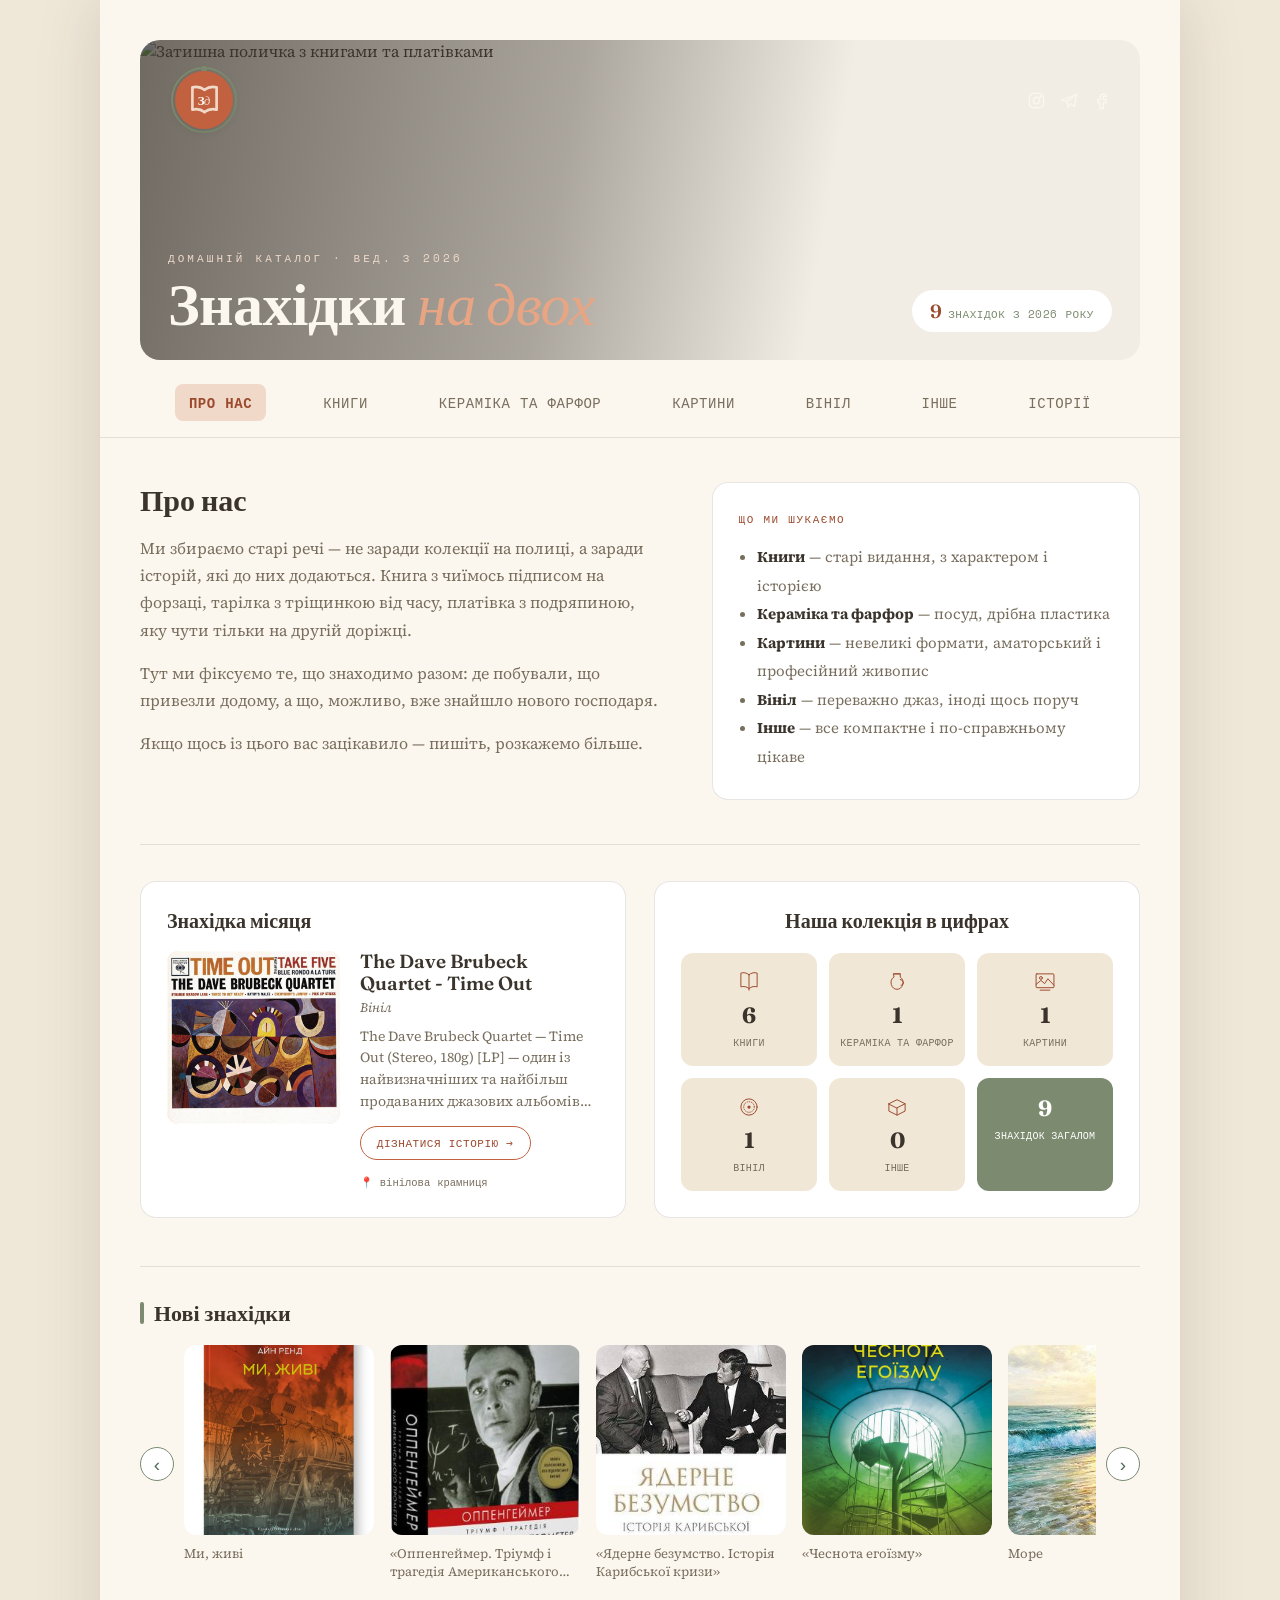
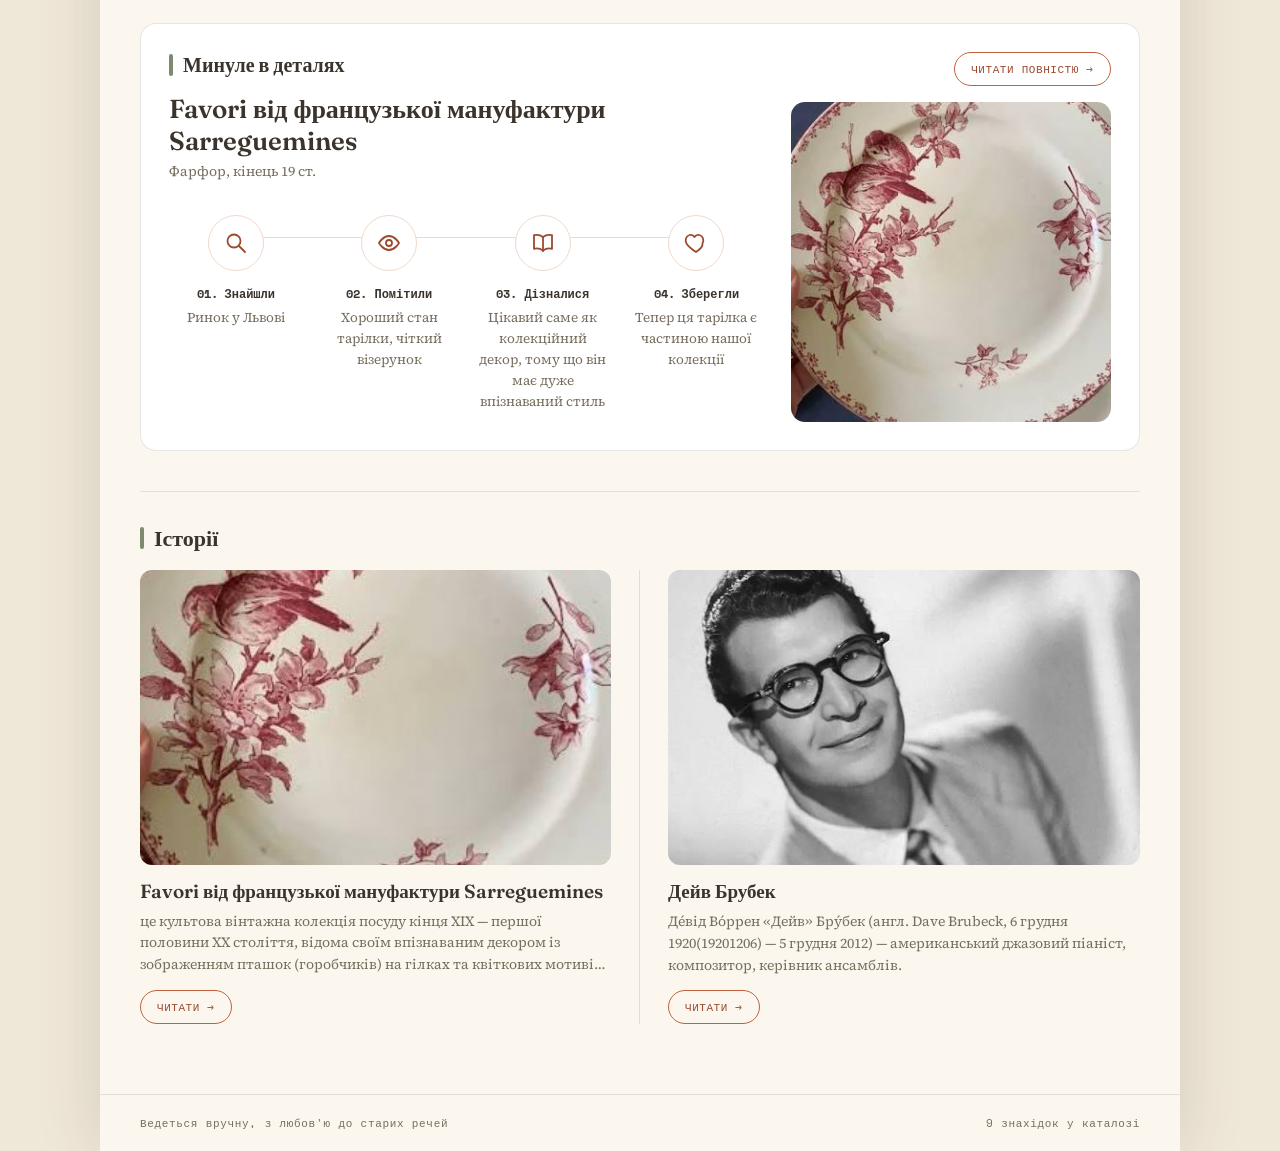
==== index.html @ ec122b5c "Add files via upload" ====
<!DOCTYPE html>
<html lang="uk">
<head>
<meta charset="UTF-8">
<meta name="viewport" content="width=device-width, initial-scale=1.0">
<title>Знахідки — каталог вінтажу</title>
<link rel="preconnect" href="https://fonts.googleapis.com">
<link rel="preconnect" href="https://fonts.gstatic.com" crossorigin>
<link href="https://fonts.googleapis.com/css2?family=Fraunces:opsz,wght@9..144,400;9..144,500;9..144,600;9..144,700&family=Source+Serif+4:ital,wght@0,400;0,500;0,600;1,400&family=Space+Mono:wght@400;700&display=swap" rel="stylesheet">
<link rel="stylesheet" href="style.css">
<meta http-equiv="Cache-Control" content="no-cache, no-store, must-revalidate">
</head>
<body>
<div class="shell">

  <header class="masthead">
    <div id="pageBanner"></div>

    <nav class="tabs" id="tabs"></nav>
  </header>

  <main id="pages"></main>

  <footer>
    <span>Ведеться вручну, з любов'ю до старих речей</span>
    <span id="footer-count"></span>
  </footer>

</div>

<div class="lightbox-overlay" id="lightboxOverlay" onclick="closeLightbox(event)">
  <button class="lightbox-close" onclick="closeLightbox(event)" aria-label="Закрити">×</button>
  <img id="lightboxImg" src="" alt="">
</div>

<script>
// ===================== ІКОНКИ ПО КАТЕГОРІЯХ =====================
// ===================== ЛАЙТБОКС =====================
function openLightbox(src){
  if (!src) return;
  document.getElementById('lightboxImg').src = src;
  document.getElementById('lightboxOverlay').classList.add('open');
  document.body.style.overflow = 'hidden';
}
function closeLightbox(e){
  if (e && e.target.id !== 'lightboxOverlay' && !e.target.classList.contains('lightbox-close')) return;
  document.getElementById('lightboxOverlay').classList.remove('open');
  document.body.style.overflow = '';
}
document.addEventListener('keydown', (e) => {
  if (e.key === 'Escape') closeLightbox({ target: { id: 'lightboxOverlay' } });
});

// ===================== ПЛАВНА ПОЯВА ПРИ СКРОЛІ =====================
const revealObserver = new IntersectionObserver((entries) => {
  entries.forEach(entry => {
    if (entry.isIntersecting){
      entry.target.classList.add('in-view');
      revealObserver.unobserve(entry.target);
    }
  });
}, { threshold: 0.12, rootMargin: '0px 0px -40px 0px' });

function observeReveals(root){
  (root || document).querySelectorAll('.reveal:not(.in-view)').forEach(el => revealObserver.observe(el));
}

const icons = {
  books: `<svg viewBox="0 0 64 64" fill="none" stroke="#9C4A2E" stroke-width="2.4" stroke-linecap="round" stroke-linejoin="round">
    <path d="M32 14c-6-5-14-6-20-4v34c6-2 14-1 20 4"/>
    <path d="M32 14c6-5 14-6 20-4v34c-6-2-14-1-20 4"/>
    <path d="M32 14v38"/>
  </svg>`,
  ceramics: `<svg viewBox="0 0 64 64" fill="none" stroke="#9C4A2E" stroke-width="2.4" stroke-linecap="round" stroke-linejoin="round">
    <path d="M24 12h16v8c6 4 8 10 6 18-2 8-8 12-14 12s-12-4-14-12c-2-8 0-14 6-18z"/>
    <path d="M24 12h16"/>
    <path d="M40 26c4 1 8 4 8 8s-3 6-6 6"/>
  </svg>`,
  paintings: `<svg viewBox="0 0 64 64" fill="none" stroke="#9C4A2E" stroke-width="2.4" stroke-linecap="round" stroke-linejoin="round">
    <rect x="10" y="12" width="44" height="34" rx="2"/>
    <path d="M10 38l12-10 9 8 8-12 15 16"/>
    <circle cx="22" cy="22" r="3.5"/>
    <path d="M20 52h24"/>
  </svg>`,
  vinyl: `<svg viewBox="0 0 64 64" fill="none" stroke="#9C4A2E" stroke-width="2.4" stroke-linecap="round" stroke-linejoin="round">
    <circle cx="32" cy="32" r="20"/>
    <circle cx="32" cy="32" r="13" stroke-dasharray="1.5 4"/>
    <circle cx="32" cy="32" r="4" fill="#9C4A2E" stroke="none"/>
  </svg>`,
  other: `<svg viewBox="0 0 64 64" fill="none" stroke="#9C4A2E" stroke-width="2.4" stroke-linecap="round" stroke-linejoin="round">
    <path d="M12 24l20-10 20 10-20 10z"/>
    <path d="M12 24v18l20 10 20-10V24"/>
    <path d="M32 34v18"/>
  </svg>`
};

const categories = [
  { id:'about',    label:'Про нас',              index:'00' },
  { id:'books',    label:'Книги',                index:'01' },
  { id:'ceramics', label:'Кераміка та фарфор',    index:'02' },
  { id:'paintings',label:'Картини',               index:'03' },
  { id:'vinyl',    label:'Вініл',                 index:'04' },
  { id:'other',    label:'Інше',                  index:'05' },
  { id:'articles', label:'Історії',               index:'06' },
];

// Публічна сторінка завантажує опубліковані дані з data.json (без кешу браузера).
let items = { books:[], ceramics:[], paintings:[], vinyl:[], other:[], articles:[], featured:null, featuredStory:null };

const tabsEl = document.getElementById('tabs');
const pagesEl = document.getElementById('pages');
let detailReturnTo = 'about';

categories.forEach(cat => {
  const btn = document.createElement('button');
  btn.dataset.target = cat.id;
  btn.textContent = cat.label;
  btn.addEventListener('click', () => showPage(cat.id));
  tabsEl.appendChild(btn);
});

function escapeHtml(str){
  const d = document.createElement('div');
  d.textContent = str || '';
  return d.innerHTML;
}
function truncateText(str, maxLen){
  if (!str) return '';
  if (str.length <= maxLen) return str;
  return str.slice(0, maxLen).trim() + '…';
}

function scrollRecentList(dir){
  const list = document.getElementById('recentList');
  if (!list) return;
  list.scrollBy({ left: dir * 330, behavior: 'smooth' });
}

function getRecentFinds(limit){
  const realCatIds = categories.filter(c => c.id !== 'about' && c.id !== 'articles').map(c => c.id);
  let all = [];
  realCatIds.forEach(catId => {
    (items[catId] || []).forEach(it => {
      const m = /^it_(\d+)_/.exec(it.id);
      const ts = m ? parseInt(m[1], 10) : 0;
      all.push({ ...it, catId, ts });
    });
  });
  all.sort((a, b) => b.ts - a.ts);
  return all.slice(0, limit);
}

function getRecentArticles(limit){
  const all = (items.articles || []).map(a => {
    const m = /^art_(\d+)_/.exec(a.id);
    const ts = m ? parseInt(m[1], 10) : 0;
    return { ...a, ts };
  });
  all.sort((a, b) => b.ts - a.ts);
  return all.slice(0, limit);
}

const UK_MONTHS = ['Січень','Лютий','Березень','Квітень','Травень','Червень','Липень','Серпень','Вересень','Жовтень','Листопад','Грудень'];

function formatMonthYear(ts){
  if (!ts) return '';
  const d = new Date(ts);
  return UK_MONTHS[d.getMonth()] + ' ' + d.getFullYear();
}

function buildFeaturedFindHtml(){
  if (!items.featured || !items.featured.catId || !items.featured.itemId) return '';
  const cat = categories.find(c => c.id === items.featured.catId);
  const it = (items[items.featured.catId] || []).find(x => x.id === items.featured.itemId);
  if (!cat || !it) return '';

  const ts = getItemTs(it);
  const dateStr = formatMonthYear(ts);
  const subtitle = (it.specs && it.specs.length)
    ? it.specs.slice(0, 2).map(s => s.value).filter(Boolean).join('. ')
    : cat.label;

  return `
    <div class="featured-find">
      <h3 class="section-title">Знахідка місяця</h3>
      <div class="featured-find-body">
        <div class="featured-find-photo"${it.photo ? ` onclick="openLightbox('${it.photo}')" style="cursor:zoom-in;"` : ''}>${it.photo ? `<img src="${it.photo}" alt="">` : (icons[cat.id] || icons.other)}</div>
        <div class="featured-find-content">
          <h4>${escapeHtml(it.title)}</h4>
          ${subtitle ? `<p class="featured-find-subtitle">${escapeHtml(subtitle)}</p>` : ''}
          <p class="featured-find-desc">${escapeHtml(truncateText(it.note, 130))}</p>
          <button class="read-btn" onclick="openDetail('${cat.id}','${it.id}')">Дізнатися історію →</button>
          <div class="featured-find-meta">
            ${it.place ? `<span>📍 ${escapeHtml(it.place)}</span>` : ''}
            ${dateStr ? `<span>📅 ${dateStr}</span>` : ''}
          </div>
        </div>
      </div>
    </div>
  `;
}

const STATS_CATEGORIES = ['books','ceramics','paintings','vinyl','other'];

function buildStatsHtml(){
  const total = STATS_CATEGORIES.reduce((sum, id) => sum + (items[id] || []).length, 0);
  const cellsHtml = STATS_CATEGORIES.map(catId => {
    const cat = categories.find(c => c.id === catId);
    const count = (items[catId] || []).length;
    return `
      <div class="stat-cell" onclick="showPage('${catId}')">
        <div class="stat-icon">${icons[catId] || icons.other}</div>
        <span class="stat-num">${count}</span>
        <span class="stat-label">${cat.label.toLowerCase()}</span>
      </div>
    `;
  }).join('');

  return `
    <div class="stats-block">
      <h3>Наша колекція в цифрах</h3>
      <div class="stats-grid">
        ${cellsHtml}
        <div class="stat-cell stat-cell-total">
          <span class="stat-num">${total}</span>
          <span class="stat-label">знахідок загалом</span>
        </div>
      </div>
    </div>
  `;
}

const TIMELINE_STEPS = [
  { label: 'Знайшли', icon: `<svg viewBox="0 0 24 24" fill="none" stroke="#9C4A2E" stroke-width="1.8" stroke-linecap="round" stroke-linejoin="round"><circle cx="10" cy="10" r="6.5"/><path d="M15 15l6 6"/></svg>` },
  { label: 'Помітили', icon: `<svg viewBox="0 0 24 24" fill="none" stroke="#9C4A2E" stroke-width="1.8" stroke-linecap="round" stroke-linejoin="round"><path d="M2 12s4-7 10-7 10 7 10 7-4 7-10 7-10-7-10-7z"/><circle cx="12" cy="12" r="3"/></svg>` },
  { label: 'Дізналися', icon: `<svg viewBox="0 0 24 24" fill="none" stroke="#9C4A2E" stroke-width="1.8" stroke-linecap="round" stroke-linejoin="round"><path d="M12 6c-2.6-2-6-2.6-9-1.8v13.6c3-0.8 6.4-0.2 9 1.8"/><path d="M12 6c2.6-2 6-2.6 9-1.8v13.6c-3-0.8-6.4-0.2-9 1.8"/><path d="M12 6v14"/></svg>` },
  { label: 'Зберегли', icon: `<svg viewBox="0 0 24 24" fill="none" stroke="#9C4A2E" stroke-width="1.8" stroke-linecap="round" stroke-linejoin="round"><path d="M12 21s-7-4.5-9.5-8.5C.7 9 2 5 5.5 4c2-0.5 4 0.3 5 2 1-1.7 3-2.5 5-2 3.5 1 4.8 5 3 8.5C19 16.5 12 21 12 21z"/></svg>` }
];

function buildPastInDetailHtml(){
  const storyId = items.featuredStory;
  if (!storyId) return '';
  const a = (items.articles || []).find(x => x.id === storyId);
  if (!a) return '';

  const stepsHtml = TIMELINE_STEPS.map((step, i) => {
    const text = (a.timeline && a.timeline[i]) ? a.timeline[i] : '';
    if (!text) return '';
    return `
      <div class="timeline-step">
        <div class="timeline-icon">${step.icon}</div>
        <p class="timeline-step-label">${String(i+1).padStart(2,'0')}. ${step.label}</p>
        <p class="timeline-step-text">${escapeHtml(text)}</p>
      </div>
    `;
  }).join('');

  if (!stepsHtml) return '';

  return `
    <div class="past-detail">
      <div class="past-detail-left">
        <h3 class="section-title past-detail-heading">Минуле в деталях</h3>
        <h4 class="past-detail-title">${escapeHtml(a.title)}</h4>
        ${a.subtitle ? `<p class="past-detail-subtitle">${escapeHtml(a.subtitle)}</p>` : ''}
        <div class="timeline-row">${stepsHtml}</div>
      </div>
      <div class="past-detail-right">
        <button class="read-btn past-detail-btn" onclick="openArticleDetail('${a.id}')">Читати повністю →</button>
        <div class="past-detail-photo"${a.photo ? ` onclick="openLightbox('${a.photo}')" style="cursor:zoom-in;"` : ''}>${a.photo ? `<img src="${a.photo}" alt="">` : icons.other}</div>
      </div>
    </div>
  `;
}

function renderAboutPage(){
  const el = document.createElement('section');
  el.className = 'page';
  el.id = 'page-about';

  const recent = getRecentFinds(6);
  const recentHtml = recent.length ? recent.map((it, i) => {
    return `
      <div class="recent-card reveal" style="--i:${i}" onclick="openDetail('${it.catId}','${it.id}')">
        <div class="thumb">${it.photo ? `<img src="${it.photo}" alt="">` : (icons[it.catId] || icons.other)}</div>
        <p>${escapeHtml(it.title)}</p>
      </div>
    `;
  }).join('') : `<div class="empty-note">Знахідок поки немає — скоро тут щось з'явиться.</div>`;

  const recentArticles = getRecentArticles(2);
  const articlesHtml = recentArticles.length ? recentArticles.map((a, i) => `
    <div class="article-preview reveal" style="--i:${i}">
      <div class="article-preview-photo">${a.photo ? `<img src="${a.photo}" alt="">` : icons.other}</div>
      <h4>${escapeHtml(a.title)}</h4>
      <p>${escapeHtml(a.excerpt || '')}</p>
      <button class="read-btn" onclick="openArticleDetail('${a.id}')">Читати →</button>
    </div>
  `).join('') : `<div class="empty-note">Історій поки немає — скоро тут щось з'явиться.</div>`;

  const featuredFindHtml = buildFeaturedFindHtml();
  const statsHtml = buildStatsHtml();

  el.innerHTML = `
    <div class="about-grid reveal">
      <div>
        <h2>Про нас</h2>
        <p>Ми збираємо старі речі — не заради колекції на полиці, а заради історій, які до них додаються. Книга з чиїмось підписом на форзаці, тарілка з тріщинкою від часу, платівка з подряпиною, яку чути тільки на другій доріжці.</p>
        <p>Тут ми фіксуємо те, що знаходимо разом: де побували, що привезли додому, а що, можливо, вже знайшло нового господаря.</p>
        <p>Якщо щось із цього вас зацікавило — пишіть, розкажемо більше.</p>
      </div>
      <div class="signature-block">
        <span class="stamp">Що ми шукаємо</span>
        <ul>
          <li><strong>Книги</strong> — старі видання, з характером і історією</li>
          <li><strong>Кераміка та фарфор</strong> — посуд, дрібна пластика</li>
          <li><strong>Картини</strong> — невеликі формати, аматорський і професійний живопис</li>
          <li><strong>Вініл</strong> — переважно джаз, іноді щось поруч</li>
          <li><strong>Інше</strong> — все компактне і по-справжньому цікаве</li>
        </ul>
      </div>
    </div>

    ${(featuredFindHtml || statsHtml) ? `
    <div class="featured-grid reveal">
      ${featuredFindHtml}
      ${statsHtml}
    </div>
    ` : ''}

    <div class="recent-strip reveal">
      <h3>Нові знахідки</h3>
      <div class="recent-carousel">
        <button class="carousel-arrow" onclick="scrollRecentList(-1)" aria-label="Прокрутити вліво">‹</button>
        <div class="recent-list" id="recentList">${recentHtml}</div>
        <button class="carousel-arrow" onclick="scrollRecentList(1)" aria-label="Прокрутити вправо">›</button>
      </div>
    </div>

    ${buildPastInDetailHtml()}

    <div class="articles-strip reveal">
      <h3>Історії</h3>
      <div class="articles-preview-grid">${articlesHtml}</div>
    </div>
  `;
  pagesEl.appendChild(el);
  observeReveals(el);
}

function buildCardHtml(cat, it, i){
  return `
    <article class="find-card reveal" style="--i:${i % 8}" onclick="openDetail('${cat.id}','${it.id}')">
      <span class="cat-no">${cat.index}.${String(i+1).padStart(2,'0')}</span>
      <div class="thumb">${it.photo ? `<img src="${it.photo}" alt="">` : (icons[cat.id] || icons.other)}</div>
      <h3>${escapeHtml(it.title)}</h3>
      <p class="meta">знайдено: ${escapeHtml(it.place || '—')}</p>
      <p>${escapeHtml(truncateText(it.note, 90))}</p>
      <div class="card-footer">
        <span class="status ${it.status}">${it.status === 'sold' ? 'вже пішло' : 'є в наявності'}</span>
      </div>
    </article>
  `;
}

function getItemTs(it){
  const m = /^it_(\d+)_/.exec(it.id);
  return m ? parseInt(m[1], 10) : 0;
}

function renderCategoryGrid(cat){
  const grid = document.getElementById('grid-' + cat.id);
  const countEl = document.getElementById('count-' + cat.id);
  if (!grid) return;

  const searchVal = (document.getElementById('search-' + cat.id).value || '').trim().toLowerCase();
  const filterVal = document.getElementById('filter-' + cat.id).dataset.value;
  const sortVal = document.getElementById('sort-' + cat.id).dataset.value;

  let list = (items[cat.id] || []).slice();

  if (searchVal){
    list = list.filter(it => (it.title || '').toLowerCase().includes(searchVal));
  }
  if (filterVal !== 'all'){
    list = list.filter(it => it.status === filterVal);
  }
  if (sortVal === 'new'){
    list.sort((a, b) => getItemTs(b) - getItemTs(a));
  } else if (sortVal === 'old'){
    list.sort((a, b) => getItemTs(a) - getItemTs(b));
  } else if (sortVal === 'az'){
    list.sort((a, b) => a.title.localeCompare(b.title, 'uk'));
  }

  grid.innerHTML = list.length ? list.map((it, i) => buildCardHtml(cat, it, i)).join('') : `<div class="empty-note">Нічого не знайдено за цими умовами.</div>`;
  countEl.textContent = list.length + ' ' + (list.length === 1 ? 'позиція' : 'позицій');
  observeReveals(grid);
}

// ===================== ВЛАСНИЙ ДРОПДАВН =====================
const FILTER_LABELS = { all:'Усі', available:'В наявності', sold:'Продані' };
const SORT_LABELS = { new:'Спочатку нові', old:'Спочатку старі', az:'За назвою (А-Я)' };

function buildCustomSelect(id, labels, current){
  const optionsHtml = Object.entries(labels).map(([val, label]) => `
    <div class="custom-select-option${val === current ? ' selected' : ''}" data-value="${val}" onclick="selectDropdownOption('${id}', '${val}')">${label}</div>
  `).join('');
  return `
    <div class="custom-select" id="${id}" data-value="${current}">
      <button type="button" class="custom-select-trigger" onclick="toggleDropdown('${id}')">
        <span class="custom-select-label">${labels[current]}</span>
        <svg class="chevron" viewBox="0 0 24 24" fill="none" stroke="currentColor" stroke-width="2"><path d="M6 9l6 6 6-6"/></svg>
      </button>
      <div class="custom-select-options">${optionsHtml}</div>
    </div>
  `;
}

function toggleDropdown(id){
  const el = document.getElementById(id);
  const isOpen = el.classList.contains('open');
  document.querySelectorAll('.custom-select.open').forEach(d => d.classList.remove('open'));
  if (!isOpen) el.classList.add('open');
}

function selectDropdownOption(id, value){
  const el = document.getElementById(id);
  el.dataset.value = value;
  const labels = id.startsWith('filter-') ? FILTER_LABELS : SORT_LABELS;
  el.querySelector('.custom-select-label').textContent = labels[value];
  el.querySelectorAll('.custom-select-option').forEach(o => o.classList.toggle('selected', o.dataset.value === value));
  el.classList.remove('open');

  const catId = id.replace(/^(filter|sort)-/, '');
  const cat = categories.find(c => c.id === catId);
  if (cat) renderCategoryGrid(cat);
}

document.addEventListener('click', (e) => {
  if (!e.target.closest('.custom-select')){
    document.querySelectorAll('.custom-select.open').forEach(d => d.classList.remove('open'));
  }
});

function renderCategoryPage(cat){
  const el = document.createElement('section');
  el.className = 'page';
  el.id = 'page-' + cat.id;

  el.innerHTML = `
    <div class="page-toolbar">
      <input type="search" class="search-input" id="search-${cat.id}" placeholder="Пошук по назві…" oninput="renderCategoryGrid(categories.find(c => c.id==='${cat.id}'))">
      ${buildCustomSelect('filter-' + cat.id, FILTER_LABELS, 'all')}
      ${buildCustomSelect('sort-' + cat.id, SORT_LABELS, 'new')}
      <span class="count" id="count-${cat.id}"></span>
    </div>
    <div class="card-grid" id="grid-${cat.id}"></div>
  `;
  pagesEl.appendChild(el);
  renderCategoryGrid(cat);
}

function renderDetailPage(){
  let el = document.getElementById('page-detail');
  if (!el){
    el = document.createElement('section');
    el.className = 'page';
    el.id = 'page-detail';
    pagesEl.appendChild(el);
  }
  return el;
}

function openDetail(catId, itemId){
  const cat = categories.find(c => c.id === catId);
  const it = (items[catId] || []).find(x => x.id === itemId);
  if (!it) return;

  detailReturnTo = catId;
  const el = renderDetailPage();
  const specsHtml = (it.specs && it.specs.length) ? `
    <div class="specs-block">
      ${it.specs.map(s => `<div class="specs-row"><span class="specs-key">${escapeHtml(s.key)}</span><span class="specs-value">${escapeHtml(s.value)}</span></div>`).join('')}
    </div>
  ` : '';
  el.innerHTML = `
    <button class="back-btn" onclick="closeDetail()">← Назад до «${cat.label}»</button>
    <div class="detail-grid">
      <div class="detail-left reveal">
        <div class="detail-photo"${it.photo ? ` onclick="openLightbox('${it.photo}')" style="cursor:zoom-in;"` : ''}>${it.photo ? `<img src="${it.photo}" alt="">` : (icons[cat.id] || icons.other)}</div>
        ${specsHtml}
      </div>
      <div class="detail-info reveal" style="--i:1">
        <span class="detail-cat-no">${cat.index} · ${cat.label}</span>
        <h2>${escapeHtml(it.title)}</h2>
        <div class="detail-meta-row">
          <span class="place">знайдено: ${escapeHtml(it.place || '—')}</span>
          <span class="status ${it.status}">${it.status === 'sold' ? 'вже пішло' : 'є в наявності'}</span>
        </div>
        <p class="note">${escapeHtml(it.note || 'Опис поки не додано.')}</p>
      </div>
    </div>
  `;

  document.querySelectorAll('.page').forEach(p => p.classList.remove('active'));
  document.querySelectorAll('nav.tabs button').forEach(b => b.classList.remove('active'));
  el.classList.add('active');
  observeReveals(el);
}

function closeDetail(){
  showPage(detailReturnTo);
}

function renderArticlesPage(){
  const el = document.createElement('section');
  el.className = 'page';
  el.id = 'page-articles';
  const list = getRecentArticles(999);

  const cardsHtml = list.length ? list.map((a, i) => `
    <article class="find-card reveal" style="--i:${i % 8}" onclick="openArticleDetail('${a.id}')">
      <div class="thumb">${a.photo ? `<img src="${a.photo}" alt="">` : icons.other}</div>
      <h3>${escapeHtml(a.title)}</h3>
      <p>${escapeHtml(truncateText(a.excerpt, 100))}</p>
    </article>
  `).join('') : `<div class="empty-note">Тут скоро з'являться наші історії про знахідки. Заглядайте пізніше.</div>`;

  el.innerHTML = `
    <div class="page-head">
      <h2>Історії</h2>
      <span class="count">${list.length} ${list.length === 1 ? 'історія' : 'історій'}</span>
    </div>
    <div class="card-grid">${cardsHtml}</div>
  `;
  pagesEl.appendChild(el);
  observeReveals(el);
}

function renderArticleDetailPage(){
  let el = document.getElementById('page-article-detail');
  if (!el){
    el = document.createElement('section');
    el.className = 'page';
    el.id = 'page-article-detail';
    pagesEl.appendChild(el);
  }
  return el;
}

function openArticleDetail(articleId){
  const a = (items.articles || []).find(x => x.id === articleId);
  if (!a) return;

  detailReturnTo = 'articles';
  const el = renderArticleDetailPage();
  el.innerHTML = `
    <button class="back-btn" onclick="closeDetail()">← Назад до «Історії»</button>
    <div class="detail-grid">
      <div class="detail-photo reveal"${a.photo ? ` onclick="openLightbox('${a.photo}')" style="cursor:zoom-in;"` : ''}>${a.photo ? `<img src="${a.photo}" alt="">` : icons.other}</div>
      <div class="detail-info reveal" style="--i:1">
        <h2>${escapeHtml(a.title)}</h2>
        <p class="note">${escapeHtml(a.content || a.excerpt || '')}</p>
      </div>
    </div>
  `;

  document.querySelectorAll('.page').forEach(p => p.classList.remove('active'));
  document.querySelectorAll('nav.tabs button').forEach(b => b.classList.remove('active'));
  el.classList.add('active');
  observeReveals(el);
}

let totalItemsCount = 0;

const SOCIAL_ICONS_HTML = `
  <a href="https://instagram.com" target="_blank" rel="noopener" aria-label="Instagram">
    <svg viewBox="0 0 24 24" fill="none" stroke="currentColor" stroke-width="1.8"><rect x="3" y="3" width="18" height="18" rx="5"/><circle cx="12" cy="12" r="4"/><circle cx="17.2" cy="6.8" r="1"/></svg>
  </a>
  <a href="https://t.me" target="_blank" rel="noopener" aria-label="Telegram">
    <svg viewBox="0 0 24 24" fill="none" stroke="currentColor" stroke-width="1.8"><path d="M21 4L2.5 11.5l6 2 2 6.5 3-4 4.5 3.5L21 4z"/><path d="M8.5 13.5L19 6"/></svg>
  </a>
  <a href="https://facebook.com" target="_blank" rel="noopener" aria-label="Facebook">
    <svg viewBox="0 0 24 24" fill="none" stroke="currentColor" stroke-width="1.8"><path d="M15 4h-2a4 4 0 0 0-4 4v3H6v4h3v7h4v-7h3l1-4h-4V8a1 1 0 0 1 1-1h3z"/></svg>
  </a>
`;

function renderPageBanner(id){
  const banner = document.getElementById('pageBanner');
  if (id === 'about'){
    banner.innerHTML = `
      <div class="hero-bleed">
        <img src="https://images.stockcake.com/public/8/e/a/8eaa13a5-dd94-4970-b8cf-043bc730c447_large/cozy-record-shelf-stockcake.jpg" alt="Затишна поличка з книгами та платівками">
        <div class="hero-bleed-overlay"></div>
        <div class="hero-bleed-top">
          <div class="brand"><div class="logo-mark">
            <svg class="logo-ring" viewBox="0 0 72 72"><circle cx="36" cy="36" r="32" fill="none" stroke="#7C8B6F" stroke-width="2"/></svg>
            <div class="logo-dot"></div>
            <div class="logo-circle">
              <svg class="logo-book" viewBox="0 0 32 32" fill="none" stroke="#F0D9C9" stroke-width="2" stroke-linecap="round" stroke-linejoin="round">
                <path d="M16 8c-2.6-2-6-2.6-9-1.8v16.6c3-0.8 6.4-0.2 9 1.8"/>
                <path d="M16 8c2.6-2 6-2.6 9-1.8v16.6c-3-0.8-6.4-0.2-9 1.8"/>
              </svg>
              <span class="logo-text">З<em>д</em></span>
            </div>
          </div></div>
          <div class="social-links social-links-light">${SOCIAL_ICONS_HTML}</div>
        </div>
        <div class="hero-bleed-text">
          <p class="eyebrow">Домашній каталог · вед. з 2026</p>
          <h1>Знахідки <em>на двох</em></h1>
        </div>
        <div class="counter-pill hero-bleed-counter"><span>${totalItemsCount}</span> знахідок з 2026 року</div>
      </div>
    `;
  } else {
    banner.innerHTML = `
      <div class="site-top-with-title">
        <div class="brand"><div class="logo-mark">
          <svg class="logo-ring" viewBox="0 0 72 72"><circle cx="36" cy="36" r="32" fill="none" stroke="#7C8B6F" stroke-width="2"/></svg>
          <div class="logo-dot"></div>
          <div class="logo-circle">
            <svg class="logo-book" viewBox="0 0 32 32" fill="none" stroke="#F0D9C9" stroke-width="2" stroke-linecap="round" stroke-linejoin="round">
              <path d="M16 8c-2.6-2-6-2.6-9-1.8v16.6c3-0.8 6.4-0.2 9 1.8"/>
              <path d="M16 8c2.6-2 6-2.6 9-1.8v16.6c-3-0.8-6.4-0.2-9 1.8"/>
            </svg>
            <span class="logo-text">З<em>д</em></span>
          </div>
        </div></div>
        <h1 class="page-banner-title">Знахідки <em>на двох</em></h1>
        <div class="social-links">${SOCIAL_ICONS_HTML}</div>
      </div>
    `;
  }
}

function showPage(id){
  document.querySelectorAll('.page').forEach(p => p.classList.remove('active'));
  document.querySelectorAll('nav.tabs button').forEach(b => b.classList.remove('active'));
  document.getElementById('page-' + id).classList.add('active');
  document.querySelector(`nav.tabs button[data-target="${id}"]`).classList.add('active');
  renderPageBanner(id);
}

async function init(){
  pagesEl.innerHTML = '<p class="loading-note">Завантажуємо каталог…</p>';
  try{
    const res = await fetch('data.json?t=' + Date.now(), { cache: 'no-store' });
    if (res.ok){
      items = await res.json();
    }
  }catch(e){
    // немає зв'язку або файл ще не опубліковано — лишаємось з порожнім каталогом
  }

  pagesEl.innerHTML = '';
  categories.forEach(cat => {
    if (cat.id === 'about') renderAboutPage();
    else if (cat.id === 'articles') renderArticlesPage();
    else renderCategoryPage(cat);
  });

  totalItemsCount = STATS_CATEGORIES.reduce((sum, id) => sum + (items[id] || []).length, 0);
  document.getElementById('footer-count').textContent = totalItemsCount + ' знахідок у каталозі';

  showPage('about');
}
init();
</script>
</body>
</html>
---- style.css ----
:root{
  --ink:#3A342C;
  --ink-soft:#786E5E;
  --bg:#FBF6EE;
  --paper-card:#FFFFFF;
  --paper-dim:#F1E7D6;
  --accent:#C1613F;
  --accent-soft:#F0D9C9;
  --accent-deep:#9C4A2E;
  --sage:#7C8B6F;
  --sage-soft:#E4E9DF;
  --sage-deep:#4F6B5A;
  --line: rgba(58,52,44,0.12);
}
*{box-sizing:border-box;}
html,body{margin:0;padding:0;}
body{
  background:#EFE7D8;
  color:var(--ink);
  font-family:'Source Serif 4', Georgia, serif;
  min-height:100vh;
}
.shell{
  max-width:1080px;
  margin:0 auto;
  background:var(--bg);
  min-height:100vh;
  box-shadow:0 0 60px rgba(58,52,44,0.15);
}

header.masthead{
  padding:40px 40px 0 40px;
  border-bottom:1px solid var(--line);
}
.eyebrow{
  font-family:'Space Mono', monospace;
  font-size:11px;
  letter-spacing:0.28em;
  text-transform:uppercase;
  color:var(--accent-deep);
  margin:0 0 10px 0;
}
.masthead-top{
  display:flex;
  justify-content:space-between;
  align-items:flex-start;
  gap:16px;
}
.brand-row{
  display:flex;
  align-items:center;
  gap:14px;
  margin-bottom:6px;
}
.social-row{
  display:flex;
  gap:8px;
  flex-shrink:0;
  padding-top:4px;
}
.social-row a{
  width:34px;
  height:34px;
  border-radius:50%;
  border:1px solid var(--line);
  display:flex;
  align-items:center;
  justify-content:center;
  color:var(--ink-soft);
  transition:all .15s ease;
  text-decoration:none;
}
.social-row a:hover{
  border-color:var(--accent);
  color:var(--accent-deep);
  background:var(--accent-soft);
}
.social-row a svg{ width:16px; height:16px; }

.hero-block{
  display:grid;
  grid-template-columns:1fr 1fr;
  gap:36px;
  align-items:center;
  margin-bottom:40px;
}
@media (max-width:720px){ .hero-block{grid-template-columns:1fr; margin-bottom:28px;} }
.hero-illustration{
  width:100%;
  border-radius:20px;
  overflow:hidden;
  background:var(--paper-dim);
}
.hero-illustration svg{ width:100%; height:100%; display:block; }
.hero-copy .stat-badge{
  display:inline-flex;
  align-items:center;
  gap:8px;
  font-family:'Space Mono', monospace;
  font-size:12px;
  letter-spacing:0.04em;
  text-transform:uppercase;
  background:var(--accent-soft);
  color:var(--accent-deep);
  padding:8px 14px;
  border-radius:999px;
  margin-bottom:18px;
}
.hero-copy .stat-badge strong{
  font-size:15px;
  font-family:'Fraunces', serif;
}
.masthead h1{
  font-family:'Fraunces', serif;
  font-optical-sizing:auto;
  font-weight:600;
  font-size:clamp(38px, 6vw, 60px);
  line-height:0.97;
  margin:0 0 8px 0;
  letter-spacing:-0.01em;
  color:var(--ink);
}
.masthead h1 em{
  font-style:italic;
  font-weight:400;
  color:var(--accent);
}
.masthead .subline{
  font-size:15px;
  color:var(--ink-soft);
  margin:0 0 26px 0;
  max-width:520px;
}
.admin-badge{
  font-family:'Space Mono', monospace;
  font-size:10.5px;
  letter-spacing:0.06em;
  text-transform:uppercase;
  background:var(--accent);
  color:#fff;
  padding:6px 12px;
  border-radius:999px;
  white-space:nowrap;
  margin-top:6px;
}

.site-top{
  display:flex;
  justify-content:space-between;
  align-items:center;
  margin-bottom:22px;
}
.brand{
  display:flex;
  align-items:center;
  gap:10px;
}
.logo-mark{
  width:72px;
  height:72px;
  position:relative;
  flex-shrink:0;
}
.logo-ring{
  position:absolute;
  top:0; left:0;
  width:72px; height:72px;
}
.logo-dot{
  position:absolute;
  top:2px; left:33px;
  width:6px; height:6px;
  border-radius:50%;
  background:#7C8B6F;
}
.logo-circle{
  position:absolute;
  top:7px; left:7px;
  width:58px; height:58px;
  border-radius:50%;
  background:var(--accent);
  box-shadow:0 3px 8px rgba(58,52,44,0.15);
  display:flex;
  align-items:center;
  justify-content:center;
}
.logo-book{
  position:absolute;
  width:43px;
  height:43px;
}
.logo-text{
  position:relative;
  font-family:'Fraunces', serif;
  font-weight:700;
  font-size:13px;
  color:var(--bg);
}
.logo-text em{
  font-style:italic;
  font-weight:400;
  margin-left:-1px;
  color:var(--accent-soft);
}
.social-links{
  display:flex;
  gap:14px;
}
.social-links a{
  color:var(--accent-deep);
  display:flex;
  transition:opacity .15s ease;
}
.social-links a:hover{ opacity:0.65; }
.social-links svg{ width:19px; height:19px; }
.social-links-light a{ color:#FBF6EE; }

.site-top-with-title{
  display:grid;
  grid-template-columns:1fr auto 1fr;
  align-items:center;
  gap:16px;
  margin-bottom:28px;
}
.site-top-with-title .brand{ justify-self:start; }
.site-top-with-title .social-links{ justify-self:end; }
.masthead h1.page-banner-title{
  text-align:center;
  margin:0;
  justify-self:center;
}
.page-banner-title em{
  font-style:italic;
  font-weight:400;
  color:var(--accent);
}
@media (max-width:720px){
  .site-top-with-title{
    grid-template-columns:1fr;
    justify-items:center;
    gap:12px;
  }
  .site-top-with-title .brand{ justify-self:center; order:1; }
  .site-top-with-title .page-banner-title{ order:2; }
  .site-top-with-title .social-links{ justify-self:center; order:3; }
}

.hero-bleed{
  position:relative;
  border-radius:20px;
  overflow:hidden;
  height:320px;
  margin-bottom:24px;
}
.hero-bleed img{
  width:100%;
  height:100%;
  object-fit:cover;
  display:block;
}
.hero-bleed-overlay{
  position:absolute;
  inset:0;
  background:linear-gradient(100deg, rgba(58,52,44,0.72) 0%, rgba(58,52,44,0.42) 42%, rgba(58,52,44,0.05) 68%);
}
.hero-bleed-top{
  position:absolute;
  top:24px; left:28px; right:28px;
  display:flex;
  justify-content:space-between;
  align-items:center;
}
.hero-bleed-text{
  position:absolute;
  left:28px; bottom:28px;
  max-width:70%;
}
.hero-bleed-text .eyebrow{
  color:#F0D9C9;
  margin:0 0 8px 0;
}
.hero-bleed-text h1{
  color:#FBF6EE;
  margin:0;
}
.hero-bleed-text h1 em{
  color:#E8A583;
}
.hero-bleed-counter{
  position:absolute;
  right:28px; bottom:28px;
}
@media (max-width:600px){
  .hero-bleed{ height:280px; }
  .hero-bleed-text{ max-width:85%; }
  .hero-bleed-counter{ display:none; }
}

.counter-pill{
  display:inline-flex;
  align-items:baseline;
  gap:6px;
  background:var(--paper-card);
  border-radius:999px;
  padding:9px 18px;
  font-family:'Space Mono', monospace;
  font-size:11px;
  letter-spacing:0.05em;
  text-transform:uppercase;
  color:var(--sage);
}
.counter-pill span{
  font-family:'Fraunces', serif;
  font-weight:600;
  font-size:19px;
  color:var(--accent-deep);
  text-transform:none;
  letter-spacing:0;
}

nav.tabs{
  display:flex;
  flex-wrap:wrap;
  justify-content:space-evenly;
  gap:8px;
  margin-top:4px;
  padding-bottom:16px;
}
nav.tabs button{
  font-family:'Space Mono', monospace;
  font-size:14px;
  letter-spacing:0.04em;
  text-transform:uppercase;
  background:transparent;
  border:none;
  border-radius:8px;
  color:var(--ink-soft);
  padding:8px 14px;
  cursor:pointer;
  transition:all .18s ease;
}
nav.tabs button:hover{
  color:var(--sage-deep);
  background:var(--sage-soft);
}
nav.tabs button.active:hover{
  color:var(--accent-deep);
  background:var(--accent-soft);
}
nav.tabs button.active{
  color:var(--accent-deep);
  font-weight:700;
  background:var(--accent-soft);
}
nav.tabs button .tag-index{
  opacity:0.6;
  margin-right:6px;
}
nav.tabs button.active .tag-index{ opacity:0.85; }

main{
  padding:44px 40px 70px 40px;
}
.page{display:none;}
.page.active{display:block; animation:fade .35s ease;}

.reveal{
  opacity:0;
  transform:translateY(18px);
  transition:opacity .6s ease, transform .6s ease;
  transition-delay: calc(var(--i, 0) * 60ms);
}
.reveal.in-view{
  opacity:1;
  transform:translateY(0);
}
@media (prefers-reduced-motion: reduce){
  .reveal{ opacity:1; transform:none; transition:none; }
}

.lightbox-overlay{
  display:none;
  position:fixed;
  inset:0;
  background:rgba(20,17,13,0.92);
  align-items:center;
  justify-content:center;
  z-index:100;
  padding:40px;
  cursor:zoom-out;
}
.lightbox-overlay.open{ display:flex; }
.lightbox-overlay img{
  max-width:100%;
  max-height:100%;
  border-radius:10px;
  box-shadow:0 20px 60px rgba(0,0,0,0.5);
  cursor:default;
}
.lightbox-close{
  position:absolute;
  top:20px;
  right:24px;
  background:transparent;
  border:1px solid rgba(255,255,255,0.3);
  color:#fff;
  width:40px;
  height:40px;
  border-radius:50%;
  font-size:22px;
  line-height:1;
  cursor:pointer;
  display:flex;
  align-items:center;
  justify-content:center;
  transition:all .15s ease;
}
.lightbox-close:hover{ background:rgba(255,255,255,0.15); }
@keyframes fade{ from{opacity:0; transform:translateY(6px);} to{opacity:1; transform:translateY(0);} }

.about-grid{
  display:grid;
  grid-template-columns:1.1fr 0.9fr;
  gap:48px;
  align-items:start;
}
@media (max-width:720px){ .about-grid{grid-template-columns:1fr;} }
.about-grid h2{
  font-family:'Fraunces', serif;
  font-size:30px;
  font-weight:600;
  margin:0 0 16px 0;
}
.about-grid p{
  font-size:16px;
  line-height:1.7;
  color:var(--ink-soft);
  margin:0 0 16px 0;
}
.signature-block{
  border:1px solid var(--line);
  border-radius:16px;
  background:var(--paper-card);
  padding:28px 26px;
}
.signature-block .stamp{
  font-family:'Space Mono', monospace;
  font-size:11px;
  letter-spacing:0.14em;
  text-transform:uppercase;
  color:var(--accent-deep);
  display:block;
  margin-bottom:16px;
}
.signature-block ul{
  margin:0; padding-left:18px; color:var(--ink-soft); font-size:15px; line-height:1.9;
}
.signature-block li strong{color:var(--ink);}

.featured-grid{
  display:grid;
  grid-template-columns:1fr 1fr;
  gap:28px;
  margin-top:44px;
  padding-top:36px;
  border-top:1px solid var(--line);
}
@media (max-width:800px){ .featured-grid{ grid-template-columns:1fr; } }

.featured-find{
  background:var(--paper-card);
  border:1px solid var(--line);
  border-radius:16px;
  padding:26px;
}
.section-title{
  font-family:'Fraunces', serif;
  font-size:20px;
  font-weight:600;
  margin:0 0 18px 0;
  color:var(--ink);
}
.featured-find-body{
  display:flex;
  gap:20px;
  align-items:flex-start;
}
.featured-find-photo{
  flex:0 0 40%;
  aspect-ratio:1/1;
  border-radius:12px;
  background:var(--accent-soft);
  display:flex;
  align-items:center;
  justify-content:center;
  overflow:hidden;
}
.featured-find-photo svg{ width:34%; height:34%; }
.featured-find-photo img{ width:100%; height:100%; object-fit:contain; }
.featured-find-content{
  flex:1;
  min-width:0;
}
.featured-find-content h4{
  font-family:'Fraunces', serif;
  font-size:19px;
  font-weight:600;
  margin:0 0 4px 0;
  line-height:1.15;
}
.featured-find-subtitle{
  font-style:italic;
  color:var(--ink-soft);
  font-size:13px;
  margin:0 0 10px 0;
}
.featured-find-desc{
  font-size:14px;
  line-height:1.55;
  color:var(--ink-soft);
  margin:0 0 14px 0;
  display:-webkit-box;
  -webkit-line-clamp:4;
  -webkit-box-orient:vertical;
  overflow:hidden;
}
.featured-find-meta{
  display:flex;
  gap:14px;
  margin-top:14px;
  font-family:'Space Mono', monospace;
  font-size:10.5px;
  color:var(--ink-soft);
  flex-wrap:wrap;
}
@media (max-width:600px){
  .featured-find-body{ flex-direction:column; }
  .featured-find-photo{ flex:0 0 auto; width:100%; aspect-ratio:4/3; }
}

.stats-block{
  background:var(--paper-card);
  border:1px solid var(--line);
  border-radius:16px;
  padding:26px;
}
.stats-block h3{
  font-family:'Fraunces', serif;
  font-size:20px;
  font-weight:600;
  text-align:center;
  margin:0 0 20px 0;
}
.stats-grid{
  display:grid;
  grid-template-columns:repeat(3, 1fr);
  gap:12px;
}
.stat-cell{
  background:var(--paper-dim);
  border-radius:12px;
  padding:16px 8px;
  display:flex;
  flex-direction:column;
  align-items:center;
  gap:6px;
  cursor:pointer;
  transition:transform .18s ease, box-shadow .18s ease;
}
.stat-cell:hover{
  transform:scale(1.06);
  box-shadow:0 8px 18px rgba(58,52,44,0.14);
}
.stat-icon{ width:26px; height:26px; }
.stat-icon svg{ width:100%; height:100%; }
.stat-num{
  font-family:'Fraunces', serif;
  font-weight:700;
  font-size:22px;
  color:var(--ink);
}
.stat-label{
  font-family:'Space Mono', monospace;
  font-size:10px;
  letter-spacing:0.03em;
  text-transform:uppercase;
  color:var(--ink-soft);
  text-align:center;
}
.stat-cell-total{
  background:var(--sage);
}
.stat-cell-total .stat-num,
.stat-cell-total .stat-label{
  color:#fff;
}

.recent-strip{
  margin-top:48px;
  padding-top:32px;
  border-top:1px solid var(--line);
}
.recent-strip h3{
  font-family:'Fraunces', serif;
  font-size:22px;
  font-weight:600;
  margin:0 0 18px 0;
  display:flex;
  align-items:center;
  gap:10px;
}
.recent-strip h3::before{
  content:'';
  display:inline-block;
  width:4px;
  height:22px;
  border-radius:2px;
  background:var(--sage);
}
.recent-list{
  display:flex;
  gap:16px;
  overflow-x:auto;
  padding-bottom:2px;
  scrollbar-width:none;
  -ms-overflow-style:none;
  scroll-behavior:smooth;
}
.recent-list::-webkit-scrollbar{ display:none; }
.recent-carousel{
  display:flex;
  align-items:center;
  gap:10px;
}
.carousel-arrow{
  flex-shrink:0;
  width:34px;
  height:34px;
  border-radius:50%;
  border:1px solid var(--sage);
  background:var(--paper-card);
  color:var(--sage-deep);
  font-size:19px;
  line-height:1;
  cursor:pointer;
  display:flex;
  align-items:center;
  justify-content:center;
  transition:all .15s ease;
}
.carousel-arrow:hover{
  border-color:var(--sage);
  background:var(--sage);
  color:#fff;
}
.recent-card{
  flex:0 0 190px;
  cursor:pointer;
}
.recent-card .thumb{
  width:190px;
  height:190px;
  border-radius:12px;
  background:var(--accent-soft);
  display:flex;
  align-items:center;
  justify-content:center;
  overflow:hidden;
  margin-bottom:10px;
  transition:transform .18s ease;
}
.recent-card:hover .thumb{ transform:translateY(-3px); }
.recent-card .thumb svg{ width:36%; height:36%; }
.recent-card .thumb img{ width:100%; height:100%; object-fit:cover; }
.recent-card p{
  font-size:13px;
  color:var(--ink-soft);
  margin:0;
  line-height:1.4;
  display:-webkit-box;
  -webkit-line-clamp:2;
  -webkit-box-orient:vertical;
  overflow:hidden;
}

.past-detail{
  margin-top:40px;
  padding-top:32px;
  border-top:1px solid var(--line);
  background:var(--paper-card);
  border:1px solid var(--line);
  border-radius:16px;
  padding:28px;
  display:grid;
  grid-template-columns:1.3fr 0.7fr;
  gap:28px;
  align-items:start;
}
@media (max-width:800px){ .past-detail{ grid-template-columns:1fr; } }
.past-detail-left .past-detail-heading{
  display:flex;
  align-items:center;
  gap:10px;
  margin-bottom:16px;
}
.past-detail-heading::before{
  content:'';
  display:inline-block;
  width:4px;
  height:22px;
  border-radius:2px;
  background:var(--sage);
}
.past-detail-title{
  font-family:'Fraunces', serif;
  font-size:26px;
  font-weight:600;
  margin:0 0 4px 0;
}
.past-detail-subtitle{
  font-size:14px;
  color:var(--ink-soft);
  margin:0 0 22px 0;
}
.timeline-row{
  position:relative;
  display:grid;
  grid-template-columns:repeat(4, 1fr);
  gap:20px;
  margin-top:28px;
  padding-top:6px;
}
.timeline-row::before{
  content:'';
  position:absolute;
  top:28px;
  left:12.5%;
  right:12.5%;
  height:1px;
  background:var(--accent-soft);
  z-index:0;
}
@media (max-width:600px){ .timeline-row{ grid-template-columns:1fr 1fr; } .timeline-row::before{ display:none; } }
.timeline-step{ text-align:center; }
.timeline-icon{
  position:relative;
  z-index:1;
  width:56px;
  height:56px;
  border-radius:50%;
  border:1px solid var(--accent-soft);
  background:var(--paper-card);
  display:flex;
  align-items:center;
  justify-content:center;
  margin:0 auto 14px;
}
.timeline-icon svg{ width:24px; height:24px; }
.timeline-step-label{
  font-family:'Space Mono', monospace;
  font-size:12px;
  font-weight:700;
  color:var(--ink);
  margin:0 0 6px 0;
}
.timeline-step-text{
  font-size:13.5px;
  line-height:1.55;
  color:var(--ink-soft);
  margin:0;
}
.past-detail-right{
  display:flex;
  flex-direction:column;
  align-items:flex-end;
  gap:16px;
}
.past-detail-btn{ white-space:nowrap; }
.past-detail-photo{
  width:100%;
  aspect-ratio:1/1;
  border-radius:14px;
  background:var(--accent-soft);
  overflow:hidden;
  display:flex;
  align-items:center;
  justify-content:center;
}
.past-detail-photo svg{ width:32%; height:32%; }
.past-detail-photo img{ width:100%; height:100%; object-fit:cover; }
@media (max-width:800px){
  .past-detail-right{ flex-direction:column-reverse; align-items:stretch; }
  .past-detail-btn{ width:100%; }
}

.articles-strip{
  margin-top:40px;
  padding-top:32px;
  border-top:1px solid var(--line);
}
.articles-strip h3{
  font-family:'Fraunces', serif;
  font-size:22px;
  font-weight:600;
  margin:0 0 18px 0;
  display:flex;
  align-items:center;
  gap:10px;
}
.articles-strip h3::before{
  content:'';
  display:inline-block;
  width:4px;
  height:22px;
  border-radius:2px;
  background:var(--sage);
}
.articles-preview-grid{
  display:grid;
  grid-template-columns:1fr 1fr;
  gap:0;
}
@media (max-width:720px){ .articles-preview-grid{grid-template-columns:1fr; gap:28px;} }
.article-preview{
  padding:0 28px;
}
.article-preview:first-child{
  padding-left:0;
  border-right:1px solid var(--line);
}
@media (max-width:720px){
  .article-preview:first-child{ border-right:none; padding-right:0; }
}
.article-preview:last-child{
  padding-right:0;
}
.article-preview-photo{
  width:100%;
  aspect-ratio:16/10;
  border-radius:12px;
  background:var(--accent-soft);
  display:flex;
  align-items:center;
  justify-content:center;
  overflow:hidden;
  margin-bottom:14px;
}
.article-preview-photo svg{ width:32%; height:32%; }
.article-preview-photo img{ width:100%; height:100%; object-fit:cover; }
.article-preview h4{
  font-family:'Fraunces', serif;
  font-size:19px;
  font-weight:600;
  margin:0 0 8px 0;
}
.article-preview p{
  font-size:14px;
  line-height:1.55;
  color:var(--ink-soft);
  margin:0 0 14px 0;
  display:-webkit-box;
  -webkit-line-clamp:3;
  -webkit-box-orient:vertical;
  overflow:hidden;
}
.read-btn{
  font-family:'Space Mono', monospace;
  font-size:11px;
  letter-spacing:0.05em;
  text-transform:uppercase;
  background:transparent;
  border:1px solid var(--accent);
  color:var(--accent-deep);
  border-radius:999px;
  padding:8px 16px;
  cursor:pointer;
  transition:background .15s ease;
}
.read-btn:hover{ background:var(--accent); color:#fff; }

.page-toolbar{
  display:flex;
  align-items:center;
  gap:12px;
  border-bottom:1px solid var(--line);
  padding-bottom:18px;
  margin-bottom:32px;
  flex-wrap:wrap;
}
.search-input{
  flex:1 1 200px;
  min-width:160px;
  font-family:'Source Serif 4', Georgia, serif;
  font-size:14px;
  padding:10px 14px;
  border:1px solid var(--line);
  border-radius:10px;
  background:var(--paper-card);
  color:var(--ink);
}
.search-input:focus{ outline:none; border-color:var(--accent); }
.filter-select{
  font-family:'Space Mono', monospace;
  font-size:11px;
  letter-spacing:0.04em;
  text-transform:uppercase;
  padding:10px 14px;
  border:1px solid var(--line);
  border-radius:10px;
  background:var(--paper-card);
  color:var(--ink-soft);
  cursor:pointer;
}
.filter-select:focus{ outline:none; border-color:var(--accent); }

.custom-select{
  position:relative;
}
.custom-select-trigger{
  display:flex;
  align-items:center;
  gap:8px;
  font-family:'Space Mono', monospace;
  font-size:11px;
  letter-spacing:0.04em;
  text-transform:uppercase;
  padding:10px 14px;
  border:1px solid var(--line);
  border-radius:10px;
  background:var(--paper-card);
  color:var(--ink-soft);
  cursor:pointer;
  white-space:nowrap;
}
.custom-select-trigger:hover{ border-color:var(--accent); color:var(--accent-deep); }
.custom-select.open .custom-select-trigger{ border-color:var(--accent); color:var(--accent-deep); }
.custom-select-trigger .chevron{
  width:12px; height:12px;
  flex-shrink:0;
  transition:transform .15s ease;
}
.custom-select.open .chevron{ transform:rotate(180deg); }
.custom-select-options{
  display:none;
  position:absolute;
  top:calc(100% + 6px);
  left:0;
  min-width:100%;
  background:var(--paper-card);
  border:1px solid var(--line);
  border-radius:10px;
  box-shadow:0 12px 28px rgba(58,52,44,0.16);
  padding:6px;
  z-index:30;
}
.custom-select.open .custom-select-options{ display:block; }
.custom-select-option{
  padding:9px 12px;
  border-radius:7px;
  font-family:'Space Mono', monospace;
  font-size:11px;
  letter-spacing:0.04em;
  text-transform:uppercase;
  color:var(--ink-soft);
  cursor:pointer;
  white-space:nowrap;
}
.custom-select-option:hover{ background:var(--paper-dim); color:var(--ink); }
.custom-select-option.selected{
  background:var(--accent-soft);
  color:var(--accent-deep);
  font-weight:700;
}
.custom-select[id^="sort-"] .custom-select-option.selected{
  background:var(--sage-soft);
  color:var(--sage-deep);
}
.custom-select[id^="sort-"].open .custom-select-trigger,
.custom-select[id^="sort-"] .custom-select-trigger:hover{
  border-color:var(--sage);
  color:var(--sage-deep);
}
.page-toolbar .count{
  font-family:'Space Mono', monospace;
  font-size:11px;
  color:var(--sage);
  letter-spacing:0.05em;
  white-space:nowrap;
  margin-left:auto;
}
@media (max-width:600px){
  .page-toolbar .count{ margin-left:0; width:100%; }
}

.page-head{
  display:flex;
  justify-content:space-between;
  align-items:center;
  border-bottom:1px solid var(--line);
  padding-bottom:14px;
  margin-bottom:32px;
  flex-wrap:wrap;
  gap:12px;
}
.page-head h2{
  font-family:'Fraunces', serif;
  font-size:32px;
  font-weight:600;
  margin:0;
}
.page-head .head-right{
  display:flex;
  align-items:center;
  gap:14px;
}
.page-head .count{
  font-family:'Space Mono', monospace;
  font-size:12px;
  color:var(--sage);
  letter-spacing:0.05em;
}
.add-btn{
  font-family:'Space Mono', monospace;
  font-size:12px;
  letter-spacing:0.05em;
  text-transform:uppercase;
  background:var(--accent);
  color:#fff;
  border:none;
  border-radius:999px;
  padding:10px 18px;
  cursor:pointer;
  transition:background .15s ease;
}
.add-btn:hover{ background:var(--accent-deep); }

.card-grid{
  display:grid;
  grid-template-columns:repeat(auto-fill, minmax(230px, 1fr));
  gap:22px;
}
.find-card{
  background:var(--paper-card);
  border:1px solid var(--line);
  border-radius:16px;
  padding:16px 16px 18px 16px;
  transition:transform .18s ease, box-shadow .18s ease;
  position:relative;
  cursor:pointer;
  display:flex;
  flex-direction:column;
}
.find-card:hover{
  transform:translateY(-3px);
  box-shadow:0 12px 24px rgba(58,52,44,0.12);
}
.find-card .cat-no{
  font-family:'Space Mono', monospace;
  font-size:10px;
  color:var(--sage);
  letter-spacing:0.08em;
  display:block;
  text-align:right;
  margin-bottom:2px;
}
.find-card .thumb{
  width:100%;
  aspect-ratio:4/3;
  background:var(--accent-soft);
  border-radius:12px;
  display:flex;
  align-items:center;
  justify-content:center;
  margin-bottom:14px;
  overflow:hidden;
}
.find-card .thumb svg{ width:52%; height:52%; }
.find-card .thumb img{ width:100%; height:100%; object-fit:contain; }
.card-footer{
  margin-top:auto;
}
.find-card h3{
  font-family:'Fraunces', serif;
  font-size:19px;
  font-weight:600;
  margin:0 0 6px 0;
}
.find-card .meta{
  display:inline-block;
  font-family:'Space Mono', monospace;
  font-size:10px;
  color:var(--sage-deep);
  background:var(--sage-soft);
  text-transform:uppercase;
  letter-spacing:0.04em;
  border-radius:999px;
  padding:3px 10px;
  margin:0 0 10px 0;
}
.find-card p{
  font-size:14px;
  line-height:1.55;
  color:var(--ink-soft);
  margin:0 0 12px 0;
  display:-webkit-box;
  -webkit-line-clamp:2;
  -webkit-box-orient:vertical;
  overflow:hidden;
}
.find-card .status{
  display:inline-block;
  font-family:'Space Mono', monospace;
  font-size:10px;
  letter-spacing:0.06em;
  text-transform:uppercase;
  padding:4px 10px;
  border-radius:999px;
}
.find-card .status.sold{ background:var(--paper-dim); color:var(--ink-soft); }
.find-card .status.available{ background:var(--sage); color:#fff; }
.find-card .card-actions{
  display:flex;
  gap:8px;
  margin-top:12px;
}
.icon-btn{
  font-family:'Space Mono', monospace;
  font-size:10px;
  letter-spacing:0.04em;
  text-transform:uppercase;
  background:transparent;
  border:1px solid var(--line);
  color:var(--ink-soft);
  border-radius:999px;
  padding:5px 11px;
  cursor:pointer;
}
.icon-btn:hover{ border-color:var(--accent); color:var(--accent-deep); }
.icon-btn.danger:hover{ border-color:#B24B3C; color:#B24B3C; }

.empty-note{
  font-family:'Space Mono', monospace;
  font-size:13px;
  color:var(--ink-soft);
  border:1px dashed var(--line);
  border-radius:12px;
  padding:22px;
  text-align:center;
}

.back-btn{
  font-family:'Space Mono', monospace;
  font-size:12px;
  letter-spacing:0.05em;
  text-transform:uppercase;
  background:transparent;
  border:1px solid var(--line);
  color:var(--ink-soft);
  border-radius:999px;
  padding:9px 16px;
  cursor:pointer;
  margin-bottom:26px;
}
.back-btn:hover{ border-color:var(--accent); color:var(--accent-deep); }
.detail-grid{
  display:grid;
  grid-template-columns:0.9fr 1.1fr;
  gap:40px;
  align-items:start;
}
@media (max-width:720px){ .detail-grid{grid-template-columns:1fr;} }
.detail-photo{
  width:100%;
  aspect-ratio:4/3;
  background:var(--accent-soft);
  border-radius:16px;
  display:flex;
  align-items:center;
  justify-content:center;
  overflow:hidden;
}
.detail-photo svg{ width:38%; height:38%; }
.detail-photo img{ width:100%; height:100%; object-fit:contain; }
.detail-cat-no{
  font-family:'Space Mono', monospace;
  font-size:11px;
  color:var(--sage);
  letter-spacing:0.08em;
  display:block;
  margin-bottom:10px;
}
.detail-info h2{
  font-family:'Fraunces', serif;
  font-size:34px;
  font-weight:600;
  margin:0 0 12px 0;
  line-height:1.08;
}
.detail-meta-row{
  display:flex;
  gap:12px;
  align-items:center;
  flex-wrap:wrap;
  margin-bottom:20px;
}
.detail-info .place{
  font-family:'Space Mono', monospace;
  font-size:10.5px;
  text-transform:uppercase;
  letter-spacing:0.04em;
  color:var(--sage-deep);
  background:var(--sage-soft);
  border-radius:999px;
  padding:5px 12px;
}
.detail-info .note{
  font-size:16px;
  line-height:1.75;
  color:var(--ink-soft);
  margin:0 0 24px 0;
  white-space:pre-wrap;
}
.detail-actions{
  display:flex;
  gap:10px;
  flex-wrap:wrap;
}

footer{
  border-top:1px solid var(--line);
  padding:20px 40px;
  font-family:'Space Mono', monospace;
  font-size:11px;
  color:var(--ink-soft);
  letter-spacing:0.06em;
  display:flex;
  justify-content:space-between;
  flex-wrap:wrap;
  gap:8px;
}

.loading-note{
  font-family:'Space Mono', monospace;
  font-size:12px;
  color:var(--ink-soft);
  padding:20px 0;
}

/* ===== Modal (shared for add/edit + publish) ===== */
.modal-overlay{
  display:none;
  position:fixed; inset:0;
  background:rgba(58,52,44,0.45);
  align-items:center; justify-content:center;
  padding:20px;
  z-index:50;
}
.modal-overlay.open{ display:flex; }
.modal{
  background:var(--bg);
  border-radius:18px;
  max-width:440px;
  width:100%;
  max-height:88vh;
  overflow-y:auto;
  padding:28px 26px;
}
.modal h3{
  font-family:'Fraunces', serif;
  font-size:24px;
  margin:0 0 4px 0;
}
.modal .modal-sub{
  font-size:13px;
  color:var(--ink-soft);
  margin:0 0 20px 0;
}
.field{ margin-bottom:16px; }
.field label{
  display:block;
  font-family:'Space Mono', monospace;
  font-size:10.5px;
  text-transform:uppercase;
  letter-spacing:0.06em;
  color:var(--sage);
  margin-bottom:6px;
}
.field input[type=text], .field input[type=password], .field textarea, .field select{
  width:100%;
  font-family:'Source Serif 4', Georgia, serif;
  font-size:14px;
  padding:10px 12px;
  border:1px solid var(--line);
  border-radius:10px;
  background:var(--paper-card);
  color:var(--ink);
}
.field textarea{ resize:vertical; min-height:64px; }
.field input[type=file]{
  font-family:'Space Mono', monospace;
  font-size:12px;
}
.photo-preview{
  width:100%;
  aspect-ratio:4/3;
  border-radius:12px;
  background:var(--paper-dim);
  display:flex;
  align-items:center;
  justify-content:center;
  overflow:hidden;
  margin-top:10px;
  font-family:'Space Mono', monospace;
  font-size:11px;
  color:var(--ink-soft);
}
.photo-preview img{ width:100%; height:100%; object-fit:cover; }

.spec-row{
  display:flex;
  gap:8px;
  margin-bottom:8px;
  align-items:center;
}
.spec-row input{
  font-family:'Source Serif 4', Georgia, serif;
  font-size:13px;
  padding:9px 10px;
  border:1px solid var(--line);
  border-radius:8px;
  background:var(--paper-card);
  color:var(--ink);
}
.spec-row .spec-key{ flex:0 0 40%; }
.spec-row .spec-value{ flex:1; }
.spec-row .spec-remove{
  flex-shrink:0;
  width:28px;
  height:28px;
  border-radius:50%;
  border:1px solid var(--line);
  background:transparent;
  color:var(--ink-soft);
  cursor:pointer;
  font-size:14px;
  line-height:1;
}
.spec-row .spec-remove:hover{ border-color:#B24B3C; color:#B24B3C; }

.specs-block{
  margin-top:8px;
  border-top:1px solid var(--line);
  padding-top:18px;
  border-left:3px solid var(--sage);
  padding-left:16px;
}
.specs-row{
  display:flex;
  justify-content:space-between;
  gap:16px;
  padding:9px 0;
  border-bottom:1px solid var(--line);
  font-size:14px;
}
.specs-row:last-child{ border-bottom:none; }
.specs-key{
  font-family:'Space Mono', monospace;
  font-size:11px;
  letter-spacing:0.04em;
  text-transform:uppercase;
  color:var(--sage);
  flex-shrink:0;
}
.specs-value{
  color:var(--ink);
  text-align:right;
}

.modal-actions{
  display:flex;
  gap:10px;
  margin-top:22px;
}
.btn-primary, .btn-secondary{
  font-family:'Space Mono', monospace;
  font-size:12px;
  text-transform:uppercase;
  letter-spacing:0.05em;
  border-radius:999px;
  padding:11px 20px;
  cursor:pointer;
  border:none;
}
.btn-primary{ background:var(--accent); color:#fff; flex:1; }
.btn-primary:hover{ background:var(--accent-deep); }
.btn-primary:disabled{ opacity:0.5; cursor:default; }
.btn-secondary{ background:transparent; border:1px solid var(--line); color:var(--ink-soft); }
.modal-status{
  font-family:'Space Mono', monospace;
  font-size:11px;
  color:var(--accent-deep);
  margin-top:10px;
  min-height:14px;
}

/* ===== Admin lock screen ===== */
.lock-screen{
  min-height:100vh;
  display:flex;
  align-items:center;
  justify-content:center;
  padding:20px;
}
.lock-box{
  background:var(--paper-card);
  border:1px solid var(--line);
  border-radius:18px;
  padding:36px 30px;
  max-width:360px;
  width:100%;
  text-align:center;
}
.lock-box h2{
  font-family:'Fraunces', serif;
  font-size:26px;
  margin:0 0 8px 0;
}
.lock-box p{
  font-size:14px;
  color:var(--ink-soft);
  margin:0 0 22px 0;
}
.lock-box input{
  width:100%;
  font-size:15px;
  padding:12px 14px;
  border:1px solid var(--line);
  border-radius:10px;
  margin-bottom:14px;
  text-align:center;
}
.lock-error{
  font-family:'Space Mono', monospace;
  font-size:12px;
  color:var(--accent-deep);
  min-height:16px;
  margin-bottom:10px;
}

/* ===== Publish panel ===== */
.publish-code{
  background:var(--paper-dim);
  border-radius:10px;
  padding:12px;
  font-family:'Space Mono', monospace;
  font-size:11px;
  max-height:180px;
  overflow:auto;
  white-space:pre-wrap;
  word-break:break-all;
  margin-top:8px;
}

@media (max-width:600px){
  header.masthead, main, footer{padding-left:20px; padding-right:20px;}
  nav.tabs button{padding:9px 13px; font-size:11px;}
}
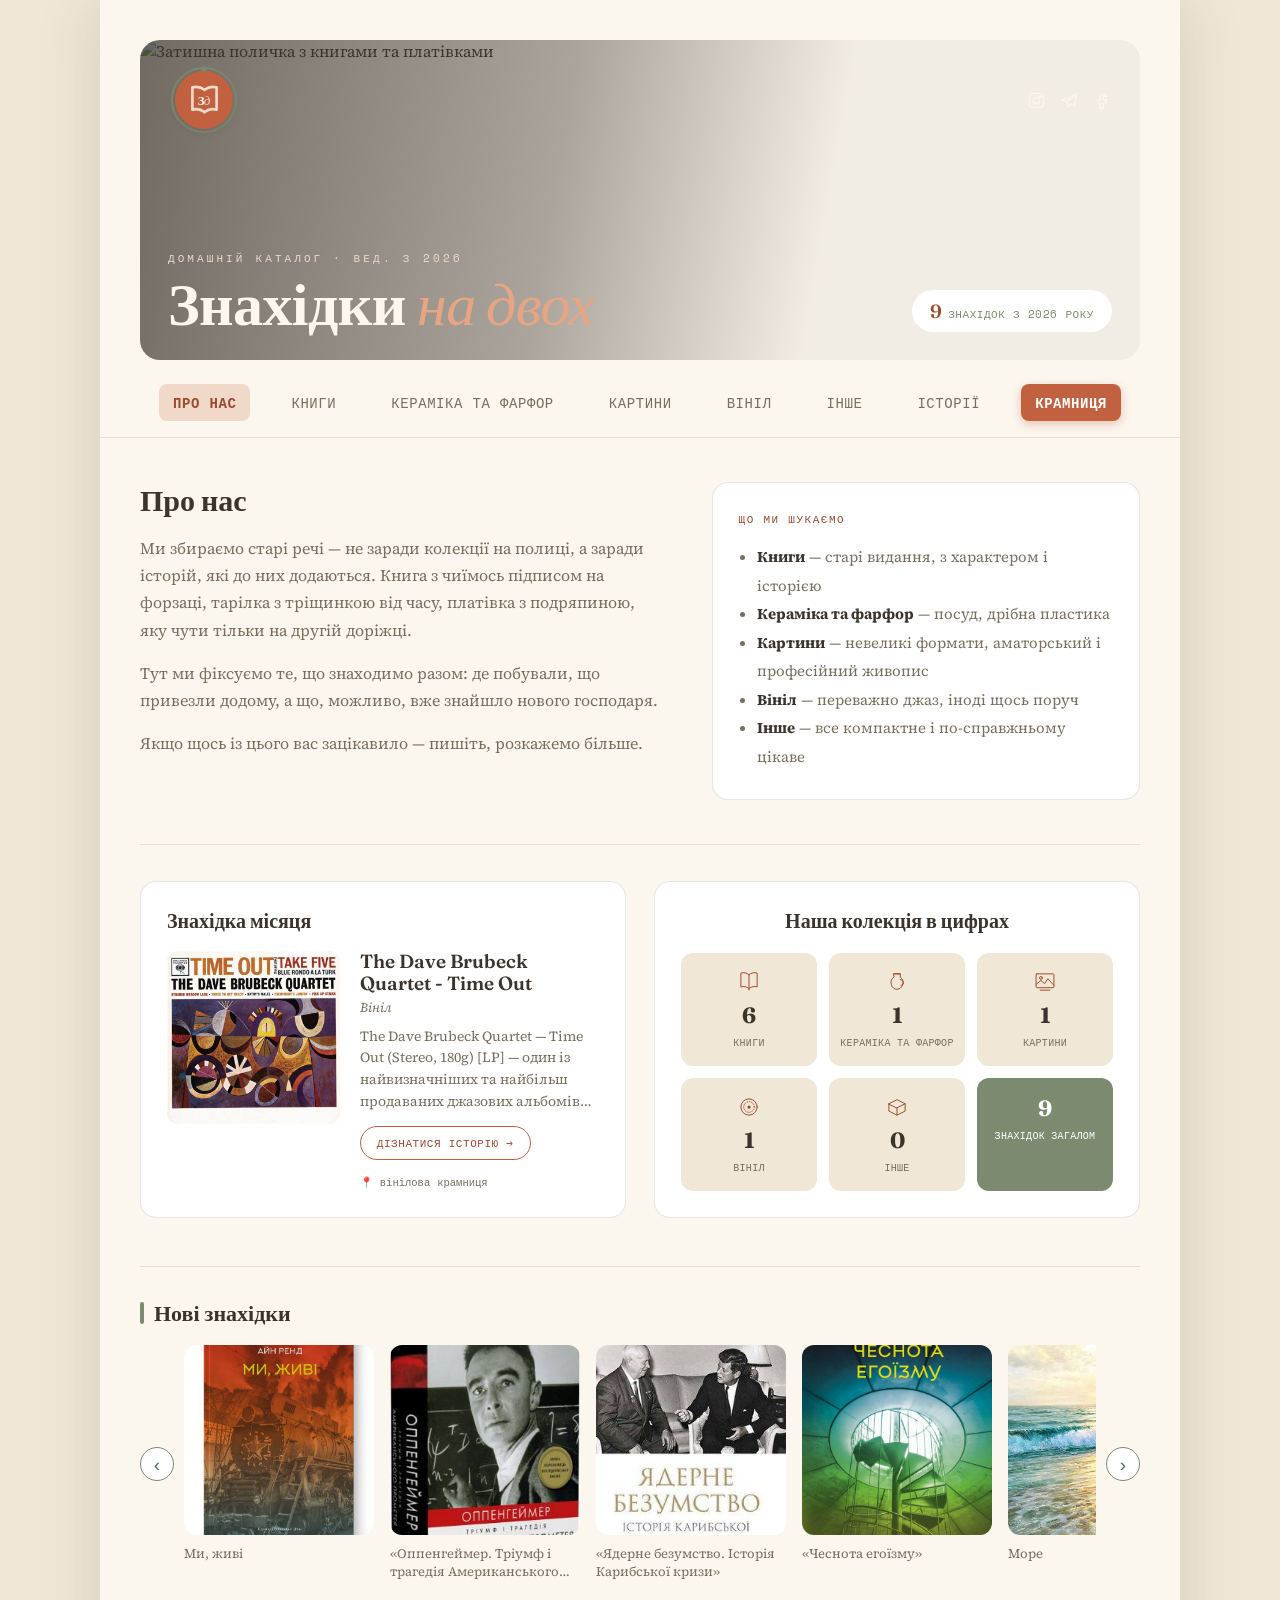
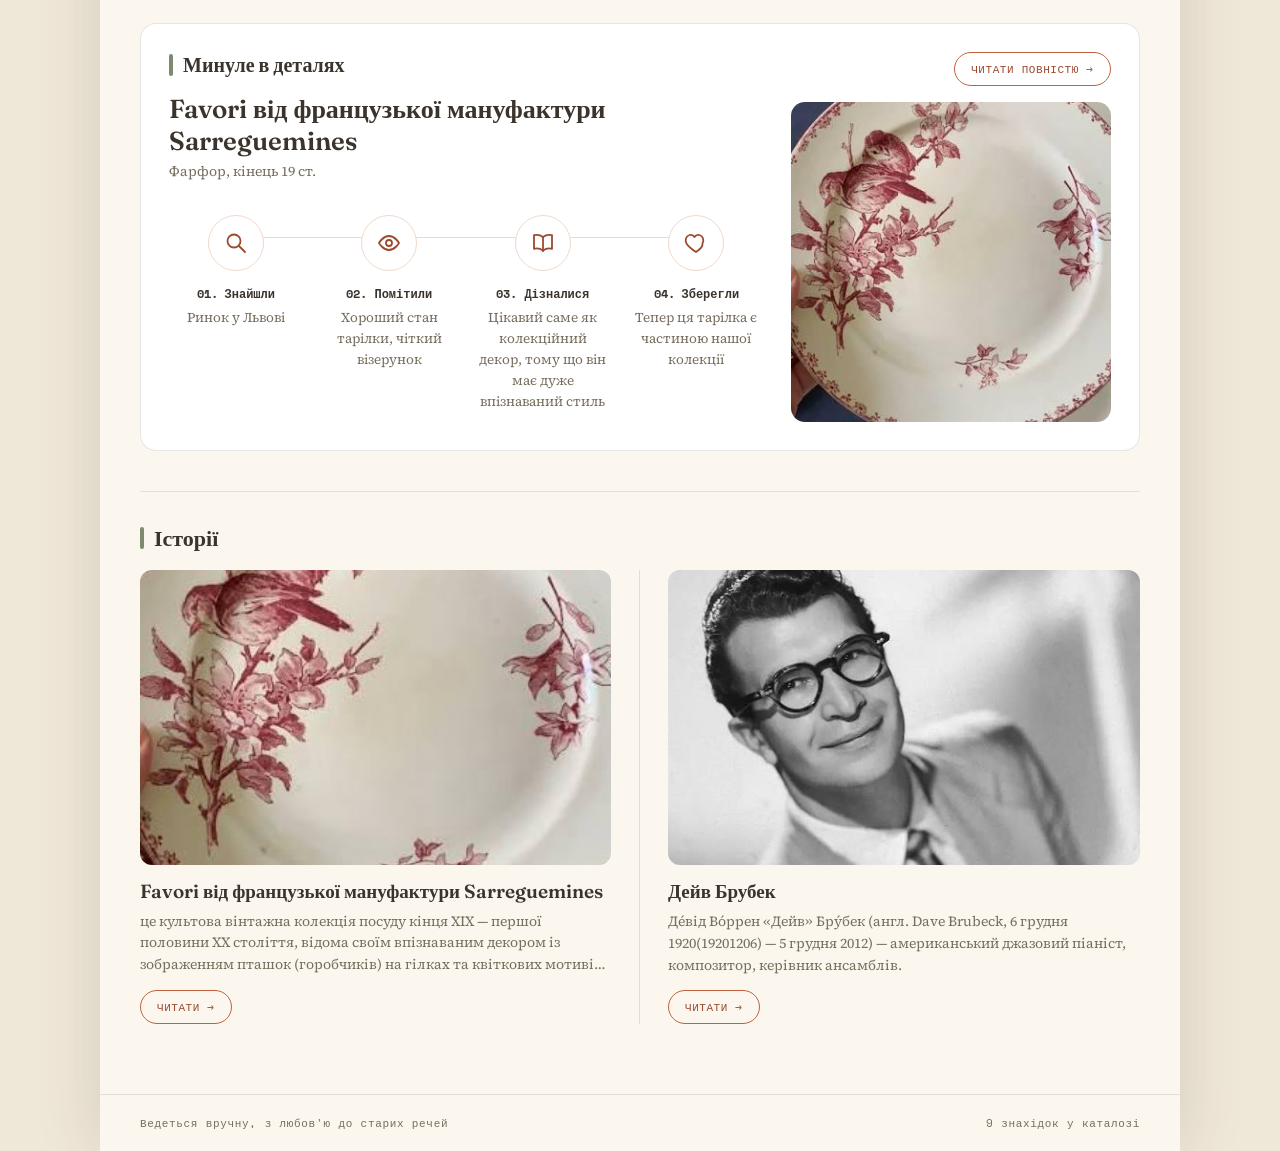
==== commit d1a15792: "Add files via upload" ====
--- a/index.html
+++ b/index.html
@@ -27,6 +27,12 @@
   </footer>
 
 </div>
+
+<button class="back-to-top" id="backToTop" onclick="window.scrollTo({top:0, behavior:'smooth'})" aria-label="Нагору">
+  <svg viewBox="0 0 24 24" fill="none" stroke="currentColor" stroke-width="2.4" stroke-linecap="round" stroke-linejoin="round"><path d="M12 19V5"/><path d="M6 11l6-6 6 6"/></svg>
+</button>
+
+<nav class="bottom-nav" id="bottomNav"></nav>
 
 <div class="lightbox-overlay" id="lightboxOverlay" onclick="closeLightbox(event)">
   <button class="lightbox-close" onclick="closeLightbox(event)" aria-label="Закрити">×</button>
@@ -102,6 +108,7 @@
   { id:'vinyl',    label:'Вініл',                 index:'04' },
   { id:'other',    label:'Інше',                  index:'05' },
   { id:'articles', label:'Історії',               index:'06' },
+  { id:'shop',     label:'Крамниця',              index:'07' },
 ];
 
 // Публічна сторінка завантажує опубліковані дані з data.json (без кешу браузера).
@@ -115,8 +122,29 @@
   const btn = document.createElement('button');
   btn.dataset.target = cat.id;
   btn.textContent = cat.label;
+  if (cat.id === 'shop') btn.classList.add('tab-shop');
   btn.addEventListener('click', () => showPage(cat.id));
   tabsEl.appendChild(btn);
+});
+
+const BOTTOM_NAV_ICONS = {
+  about: `<svg viewBox="0 0 24 24" fill="none" stroke="currentColor" stroke-width="1.8" stroke-linecap="round" stroke-linejoin="round"><path d="M3 11l9-7 9 7"/><path d="M5 10v9a1 1 0 0 0 1 1h4v-6h4v6h4a1 1 0 0 0 1-1v-9"/></svg>`,
+  articles: `<svg viewBox="0 0 24 24" fill="none" stroke="currentColor" stroke-width="1.8" stroke-linecap="round" stroke-linejoin="round"><path d="M4 19.5V5a2 2 0 0 1 2-2h11a1 1 0 0 1 1 1v13H6a2 2 0 0 0-2 2Zm0 0a2 2 0 0 0 2 2h12"/></svg>`,
+  shop: `<svg viewBox="0 0 24 24" fill="none" stroke="currentColor" stroke-width="1.8" stroke-linecap="round" stroke-linejoin="round"><path d="M3 9l1.5-5h15L21 9"/><path d="M3 9h18v10a1 1 0 0 1-1 1H4a1 1 0 0 1-1-1V9z"/><path d="M9 13a3 3 0 0 0 6 0"/></svg>`
+};
+
+const bottomNavEl = document.getElementById('bottomNav');
+categories.forEach(cat => {
+  const btn = document.createElement('button');
+  btn.dataset.target = cat.id;
+  btn.innerHTML = `<span class="bottom-nav-icon">${BOTTOM_NAV_ICONS[cat.id] || icons[cat.id] || icons.other}</span><span class="bottom-nav-label">${cat.label}</span>`;
+  if (cat.id === 'shop') btn.classList.add('tab-shop');
+  btn.addEventListener('click', () => showPage(cat.id));
+  bottomNavEl.appendChild(btn);
+});
+
+window.addEventListener('scroll', () => {
+  document.getElementById('backToTop').classList.toggle('visible', window.scrollY > 420);
 });
 
 function escapeHtml(str){
@@ -230,6 +258,103 @@
   `;
 }
 
+// ===================== КРАМНИЦЯ =====================
+function getShopItems(){
+  let all = [];
+  STATS_CATEGORIES.forEach(catId => {
+    (items[catId] || []).forEach(it => {
+      if (it.forSale) all.push({ ...it, catId });
+    });
+  });
+  return all;
+}
+
+function buildShopCardHtml(it, i){
+  const cat = categories.find(c => c.id === it.catId);
+  return `
+    <article class="find-card reveal" style="--i:${i % 8}" onclick="openDetail('${it.catId}','${it.id}')">
+      <span class="cat-no">${cat.index}.${String(i+1).padStart(2,'0')}</span>
+      <div class="thumb">${it.photo ? `<img src="${it.photo}" alt="">` : (icons[it.catId] || icons.other)}</div>
+      <h3>${escapeHtml(it.title)}</h3>
+      <span class="meta">${cat.label.toLowerCase()}</span>
+      <p>${escapeHtml(truncateText(it.note, 80))}</p>
+      <div class="card-footer shop-card-footer">
+        ${it.status === 'sold'
+          ? `<span class="shop-price shop-price-sold">${it.price ? escapeHtml(it.price) : ''}</span><span class="status sold">продано</span>`
+          : `<span class="shop-price">${it.price ? escapeHtml(it.price) : 'ціна за запитом'}</span><span class="shop-cta">написати →</span>`
+        }
+      </div>
+    </article>
+  `;
+}
+
+function renderShopGrid(){
+  const grid = document.getElementById('shop-grid');
+  const countEl = document.getElementById('shop-count');
+  if (!grid) return;
+
+  const searchVal = (document.getElementById('shop-search').value || '').trim().toLowerCase();
+  const catVal = document.getElementById('shop-filter-cat').dataset.value;
+  const availVal = document.getElementById('shop-filter-avail').dataset.value;
+  const sortVal = document.getElementById('shop-sort').dataset.value;
+
+  let list = getShopItems();
+
+  if (searchVal){
+    list = list.filter(it => (it.title || '').toLowerCase().includes(searchVal));
+  }
+  if (catVal !== 'all'){
+    list = list.filter(it => it.catId === catVal);
+  }
+  if (availVal !== 'all'){
+    list = list.filter(it => it.status === availVal);
+  }
+
+  const parsePrice = (p) => {
+    const n = parseFloat((p || '').replace(/[^\d.]/g, ''));
+    return isNaN(n) ? 0 : n;
+  };
+
+  if (sortVal === 'new'){
+    list.sort((a, b) => getItemTs(b) - getItemTs(a));
+  } else if (sortVal === 'old'){
+    list.sort((a, b) => getItemTs(a) - getItemTs(b));
+  } else if (sortVal === 'az'){
+    list.sort((a, b) => a.title.localeCompare(b.title, 'uk'));
+  } else if (sortVal === 'price-asc'){
+    list.sort((a, b) => parsePrice(a.price) - parsePrice(b.price));
+  } else if (sortVal === 'price-desc'){
+    list.sort((a, b) => parsePrice(b.price) - parsePrice(a.price));
+  }
+
+  grid.innerHTML = list.length ? list.map((it, i) => buildShopCardHtml(it, i)).join('') : `<div class="empty-note">Поки що немає товарів за цими умовами.</div>`;
+  countEl.textContent = list.length + ' ' + (list.length === 1 ? 'товар' : 'товарів');
+  observeReveals(grid);
+}
+
+const SHOP_CAT_LABELS = { all:'Усі категорії', books:'Книги', ceramics:'Кераміка', paintings:'Картини', vinyl:'Вініл', other:'Інше' };
+const SHOP_AVAIL_LABELS = { all:'Усі', available:'Доступні', sold:'Продані' };
+const SHOP_SORT_LABELS = { new:'Спочатку нові', old:'Спочатку старі', az:'За назвою (А-Я)', 'price-asc':'Ціна: зростання', 'price-desc':'Ціна: спадання' };
+
+function renderShopPage(){
+  const el = document.createElement('section');
+  el.className = 'page';
+  el.id = 'page-shop';
+
+  el.innerHTML = `
+    <div class="page-toolbar">
+      <input type="search" class="search-input" id="shop-search" placeholder="Пошук по назві…" oninput="renderShopGrid()">
+      ${buildCustomSelect('shop-filter-cat', SHOP_CAT_LABELS, 'all')}
+      ${buildCustomSelect('shop-filter-avail', SHOP_AVAIL_LABELS, 'all')}
+      ${buildCustomSelect('shop-sort', SHOP_SORT_LABELS, 'new')}
+      <span class="count" id="shop-count"></span>
+    </div>
+    <div class="card-grid" id="shop-grid"></div>
+  `;
+  pagesEl.appendChild(el);
+  renderShopGrid();
+}
+
 const TIMELINE_STEPS = [
   { label: 'Знайшли', icon: `<svg viewBox="0 0 24 24" fill="none" stroke="#9C4A2E" stroke-width="1.8" stroke-linecap="round" stroke-linejoin="round"><circle cx="10" cy="10" r="6.5"/><path d="M15 15l6 6"/></svg>` },
   { label: 'Помітили', icon: `<svg viewBox="0 0 24 24" fill="none" stroke="#9C4A2E" stroke-width="1.8" stroke-linecap="round" stroke-linejoin="round"><path d="M2 12s4-7 10-7 10 7 10 7-4 7-10 7-10-7-10-7z"/><circle cx="12" cy="12" r="3"/></svg>` },
@@ -401,8 +526,10 @@
 // ===================== ВЛАСНИЙ ДРОПДАВН =====================
 const FILTER_LABELS = { all:'Усі', available:'В наявності', sold:'Продані' };
 const SORT_LABELS = { new:'Спочатку нові', old:'Спочатку старі', az:'За назвою (А-Я)' };
+const DROPDOWN_LABELS = {};
 
 function buildCustomSelect(id, labels, current){
+  DROPDOWN_LABELS[id] = labels;
   const optionsHtml = Object.entries(labels).map(([val, label]) => `
     <div class="custom-select-option${val === current ? ' selected' : ''}" data-value="${val}" onclick="selectDropdownOption('${id}', '${val}')">${label}</div>
   `).join('');
@@ -427,11 +554,15 @@
 function selectDropdownOption(id, value){
   const el = document.getElementById(id);
   el.dataset.value = value;
-  const labels = id.startsWith('filter-') ? FILTER_LABELS : SORT_LABELS;
+  const labels = DROPDOWN_LABELS[id] || FILTER_LABELS;
   el.querySelector('.custom-select-label').textContent = labels[value];
   el.querySelectorAll('.custom-select-option').forEach(o => o.classList.toggle('selected', o.dataset.value === value));
   el.classList.remove('open');
 
+  if (id.startsWith('shop-')){
+    renderShopGrid();
+    return;
+  }
   const catId = id.replace(/^(filter|sort)-/, '');
   const cat = categories.find(c => c.id === catId);
   if (cat) renderCategoryGrid(cat);
@@ -499,6 +630,15 @@
           <span class="status ${it.status}">${it.status === 'sold' ? 'вже пішло' : 'є в наявності'}</span>
         </div>
         <p class="note">${escapeHtml(it.note || 'Опис поки не додано.')}</p>
+        ${it.forSale ? `
+          <div class="detail-shop-block">
+            <span class="detail-shop-price">${it.price ? escapeHtml(it.price) : 'ціна за запитом'}</span>
+            ${it.status === 'sold'
+              ? `<span class="status sold">продано</span>`
+              : `<a class="read-btn" href="https://t.me" target="_blank" rel="noopener">Написати →</a>`
+            }
+          </div>
+        ` : ''}
       </div>
     </div>
   `;
@@ -640,6 +780,7 @@
   document.querySelectorAll('nav.tabs button').forEach(b => b.classList.remove('active'));
   document.getElementById('page-' + id).classList.add('active');
   document.querySelector(`nav.tabs button[data-target="${id}"]`).classList.add('active');
+  document.querySelectorAll('.bottom-nav button').forEach(b => b.classList.toggle('active', b.dataset.target === id));
   renderPageBanner(id);
 }
 
@@ -658,6 +799,7 @@
   categories.forEach(cat => {
     if (cat.id === 'about') renderAboutPage();
     else if (cat.id === 'articles') renderArticlesPage();
+    else if (cat.id === 'shop') renderShopPage();
     else renderCategoryPage(cat);
   });
 
--- a/style.css
+++ b/style.css
@@ -352,6 +352,17 @@
   font-weight:700;
   background:var(--accent-soft);
 }
+nav.tabs button.tab-shop{
+  background:var(--accent);
+  color:#fff;
+  font-weight:700;
+  box-shadow:0 3px 10px rgba(193,97,63,0.35);
+}
+nav.tabs button.tab-shop:hover,
+nav.tabs button.tab-shop.active{
+  background:var(--accent-deep);
+  color:#fff;
+}
 nav.tabs button .tag-index{
   opacity:0.6;
   margin-right:6px;
@@ -416,6 +427,96 @@
   transition:all .15s ease;
 }
 .lightbox-close:hover{ background:rgba(255,255,255,0.15); }
+
+.back-to-top{
+  position:fixed;
+  right:24px;
+  bottom:24px;
+  width:46px;
+  height:46px;
+  border-radius:50%;
+  border:1px solid var(--line);
+  background:var(--paper-card);
+  color:var(--accent-deep);
+  box-shadow:0 8px 20px rgba(58,52,44,0.15);
+  cursor:pointer;
+  display:flex;
+  align-items:center;
+  justify-content:center;
+  opacity:0;
+  visibility:hidden;
+  transform:translateY(8px);
+  transition:all .25s ease;
+  z-index:40;
+}
+.back-to-top svg{ width:19px; height:19px; }
+.back-to-top.visible{
+  opacity:1;
+  visibility:visible;
+  transform:translateY(0);
+}
+.back-to-top:hover{
+  border-color:var(--accent);
+  background:var(--accent);
+  color:#fff;
+}
+
+.bottom-nav{
+  display:none;
+}
+@media (max-width:720px){
+  body{ padding-bottom:64px; }
+  .bottom-nav{
+    display:flex;
+    position:fixed;
+    left:0; right:0; bottom:0;
+    background:var(--bg);
+    border-top:1px solid var(--line);
+    padding:6px 4px calc(6px + env(safe-area-inset-bottom));
+    overflow-x:auto;
+    z-index:45;
+    gap:2px;
+  }
+  .bottom-nav::-webkit-scrollbar{ display:none; }
+  .bottom-nav button{
+    flex:1 0 auto;
+    min-width:58px;
+    background:none;
+    border:none;
+    display:flex;
+    flex-direction:column;
+    align-items:center;
+    gap:3px;
+    padding:6px 4px;
+    color:var(--ink-soft);
+    cursor:pointer;
+    border-radius:10px;
+  }
+  .bottom-nav-icon{ width:19px; height:19px; display:flex; }
+  .bottom-nav-icon svg{ width:100%; height:100%; }
+  .bottom-nav-label{
+    font-family:'Space Mono', monospace;
+    font-size:8.5px;
+    letter-spacing:0.02em;
+    text-transform:uppercase;
+    text-align:center;
+    line-height:1.15;
+    max-width:60px;
+  }
+  .bottom-nav button.active{ color:var(--accent-deep); }
+  .bottom-nav button.tab-shop .bottom-nav-icon{
+    background:var(--accent);
+    color:#fff;
+    border-radius:50%;
+    padding:5px;
+    width:29px;
+    height:29px;
+    box-sizing:border-box;
+  }
+  .bottom-nav button.tab-shop .bottom-nav-label{ color:var(--accent-deep); font-weight:700; }
+  .bottom-nav button.active .bottom-nav-icon{ color:var(--accent-deep); }
+  .back-to-top{ bottom:78px; }
+}
 @keyframes fade{ from{opacity:0; transform:translateY(6px);} to{opacity:1; transform:translateY(0);} }
 
 .about-grid{
@@ -1118,6 +1219,54 @@
 }
 .find-card .status.sold{ background:var(--paper-dim); color:var(--ink-soft); }
 .find-card .status.available{ background:var(--sage); color:#fff; }
+
+.shop-card-footer{
+  display:flex;
+  justify-content:space-between;
+  align-items:center;
+  width:100%;
+}
+.shop-price{
+  font-family:'Fraunces', serif;
+  font-weight:700;
+  font-size:16px;
+  color:var(--accent-deep);
+}
+.shop-price-sold{
+  color:var(--ink-soft);
+  font-weight:600;
+  text-decoration:line-through;
+}
+.shop-cta{
+  font-family:'Space Mono', monospace;
+  font-size:10px;
+  letter-spacing:0.04em;
+  text-transform:uppercase;
+  color:var(--accent-deep);
+}
+
+.detail-shop-block{
+  display:flex;
+  align-items:center;
+  justify-content:space-between;
+  gap:16px;
+  margin-top:20px;
+  padding:16px 18px;
+  background:var(--accent-soft);
+  border-radius:12px;
+}
+.detail-shop-price{
+  font-family:'Fraunces', serif;
+  font-weight:700;
+  font-size:22px;
+  color:var(--accent-deep);
+}
+.detail-shop-block .read-btn{
+  background:var(--accent);
+  color:#fff;
+  border-color:var(--accent);
+}
+.detail-shop-block .read-btn:hover{ background:var(--accent-deep); }
 .find-card .card-actions{
   display:flex;
   gap:8px;
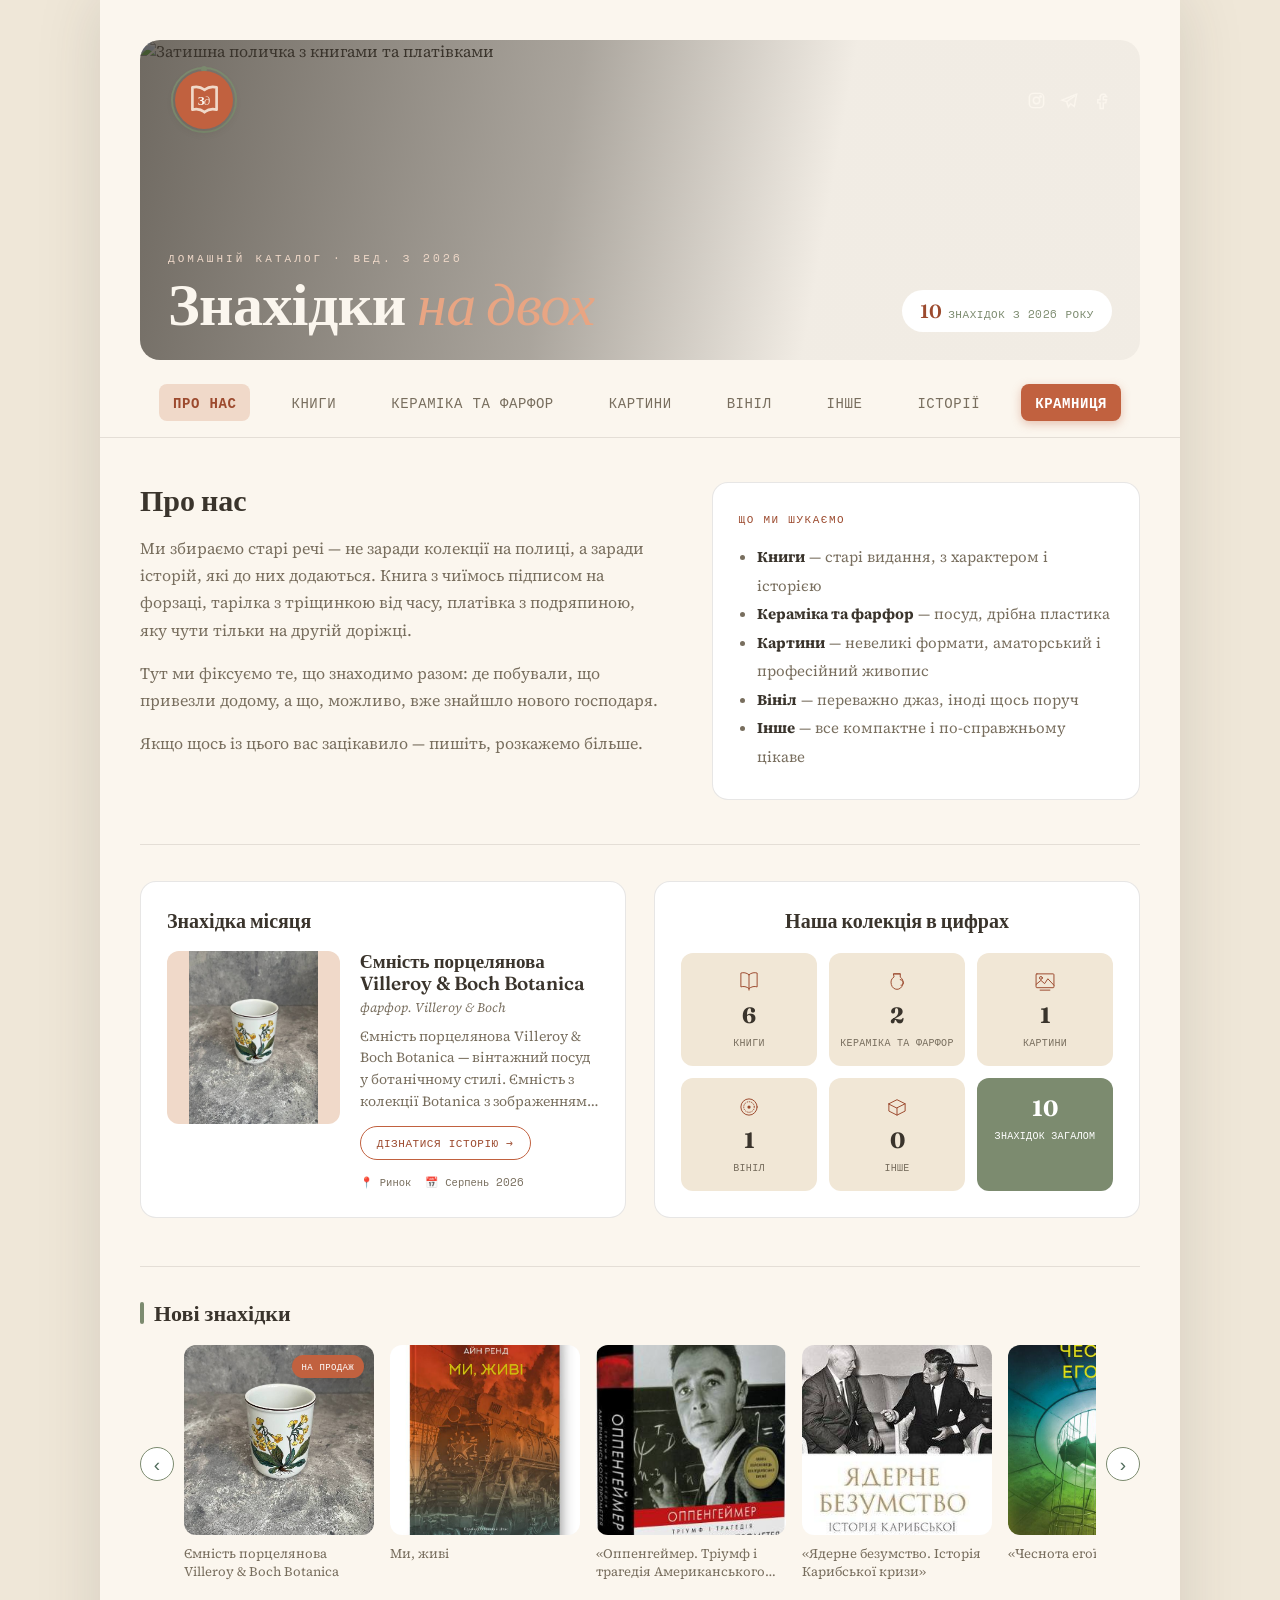
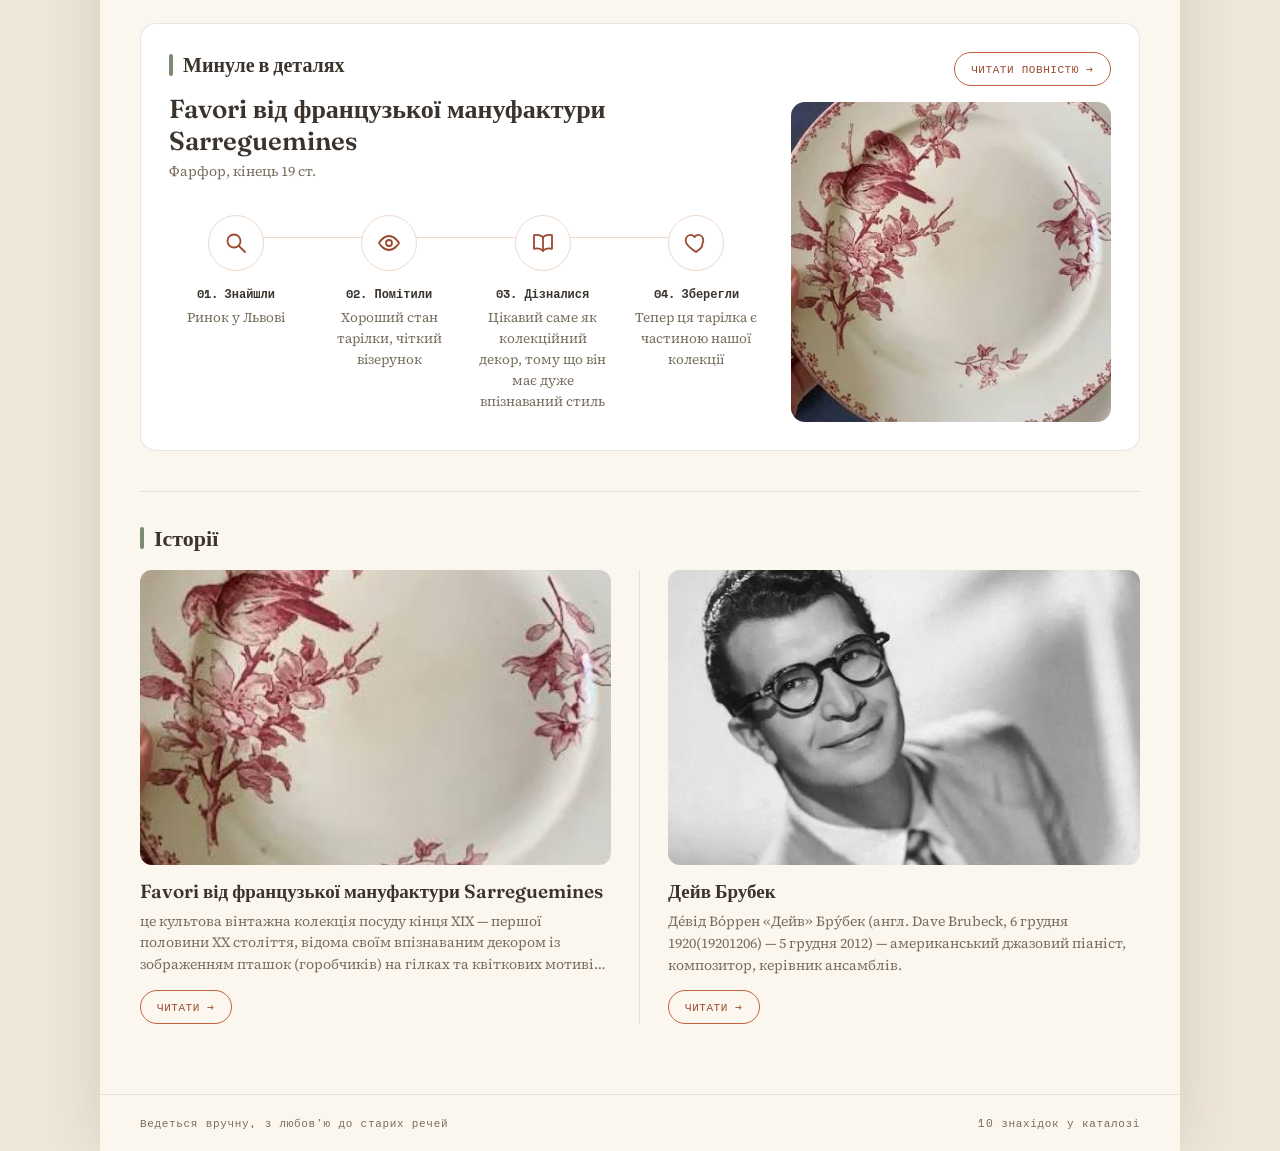
==== commit 9870a1d7: "Add files via upload" ====
--- a/index.html
+++ b/index.html
@@ -407,7 +407,10 @@
   const recentHtml = recent.length ? recent.map((it, i) => {
     return `
       <div class="recent-card reveal" style="--i:${i}" onclick="openDetail('${it.catId}','${it.id}')">
-        <div class="thumb">${it.photo ? `<img src="${it.photo}" alt="">` : (icons[it.catId] || icons.other)}</div>
+        <div class="thumb">
+          ${it.forSale ? `<span class="for-sale-badge">на продаж</span>` : ''}
+          ${it.photo ? `<img src="${it.photo}" alt="">` : (icons[it.catId] || icons.other)}
+        </div>
         <p>${escapeHtml(it.title)}</p>
       </div>
     `;
@@ -477,7 +480,10 @@
   return `
     <article class="find-card reveal" style="--i:${i % 8}" onclick="openDetail('${cat.id}','${it.id}')">
       <span class="cat-no">${cat.index}.${String(i+1).padStart(2,'0')}</span>
-      <div class="thumb">${it.photo ? `<img src="${it.photo}" alt="">` : (icons[cat.id] || icons.other)}</div>
+      <div class="thumb">
+        ${it.forSale ? `<span class="for-sale-badge">на продаж</span>` : ''}
+        ${it.photo ? `<img src="${it.photo}" alt="">` : (icons[cat.id] || icons.other)}
+      </div>
       <h3>${escapeHtml(it.title)}</h3>
       <p class="meta">знайдено: ${escapeHtml(it.place || '—')}</p>
       <p>${escapeHtml(truncateText(it.note, 90))}</p>
--- a/style.css
+++ b/style.css
@@ -769,6 +769,7 @@
   overflow:hidden;
   margin-bottom:10px;
   transition:transform .18s ease;
+  position:relative;
 }
 .recent-card:hover .thumb{ transform:translateY(-3px); }
 .recent-card .thumb svg{ width:36%; height:36%; }
@@ -1174,9 +1175,25 @@
   justify-content:center;
   margin-bottom:14px;
   overflow:hidden;
+  position:relative;
 }
 .find-card .thumb svg{ width:52%; height:52%; }
 .find-card .thumb img{ width:100%; height:100%; object-fit:contain; }
+.for-sale-badge{
+  position:absolute;
+  top:10px;
+  right:10px;
+  z-index:2;
+  font-family:'Space Mono', monospace;
+  font-size:9px;
+  letter-spacing:0.04em;
+  text-transform:uppercase;
+  background:var(--accent);
+  color:#fff;
+  border-radius:999px;
+  padding:5px 10px;
+  box-shadow:0 3px 8px rgba(58,52,44,0.2);
+}
 .card-footer{
   margin-top:auto;
 }
@@ -1184,7 +1201,13 @@
   font-family:'Fraunces', serif;
   font-size:19px;
   font-weight:600;
+  line-height:1.25;
   margin:0 0 6px 0;
+  min-height:2.5em;
+  display:-webkit-box;
+  -webkit-line-clamp:2;
+  -webkit-box-orient:vertical;
+  overflow:hidden;
 }
 .find-card .meta{
   display:inline-block;
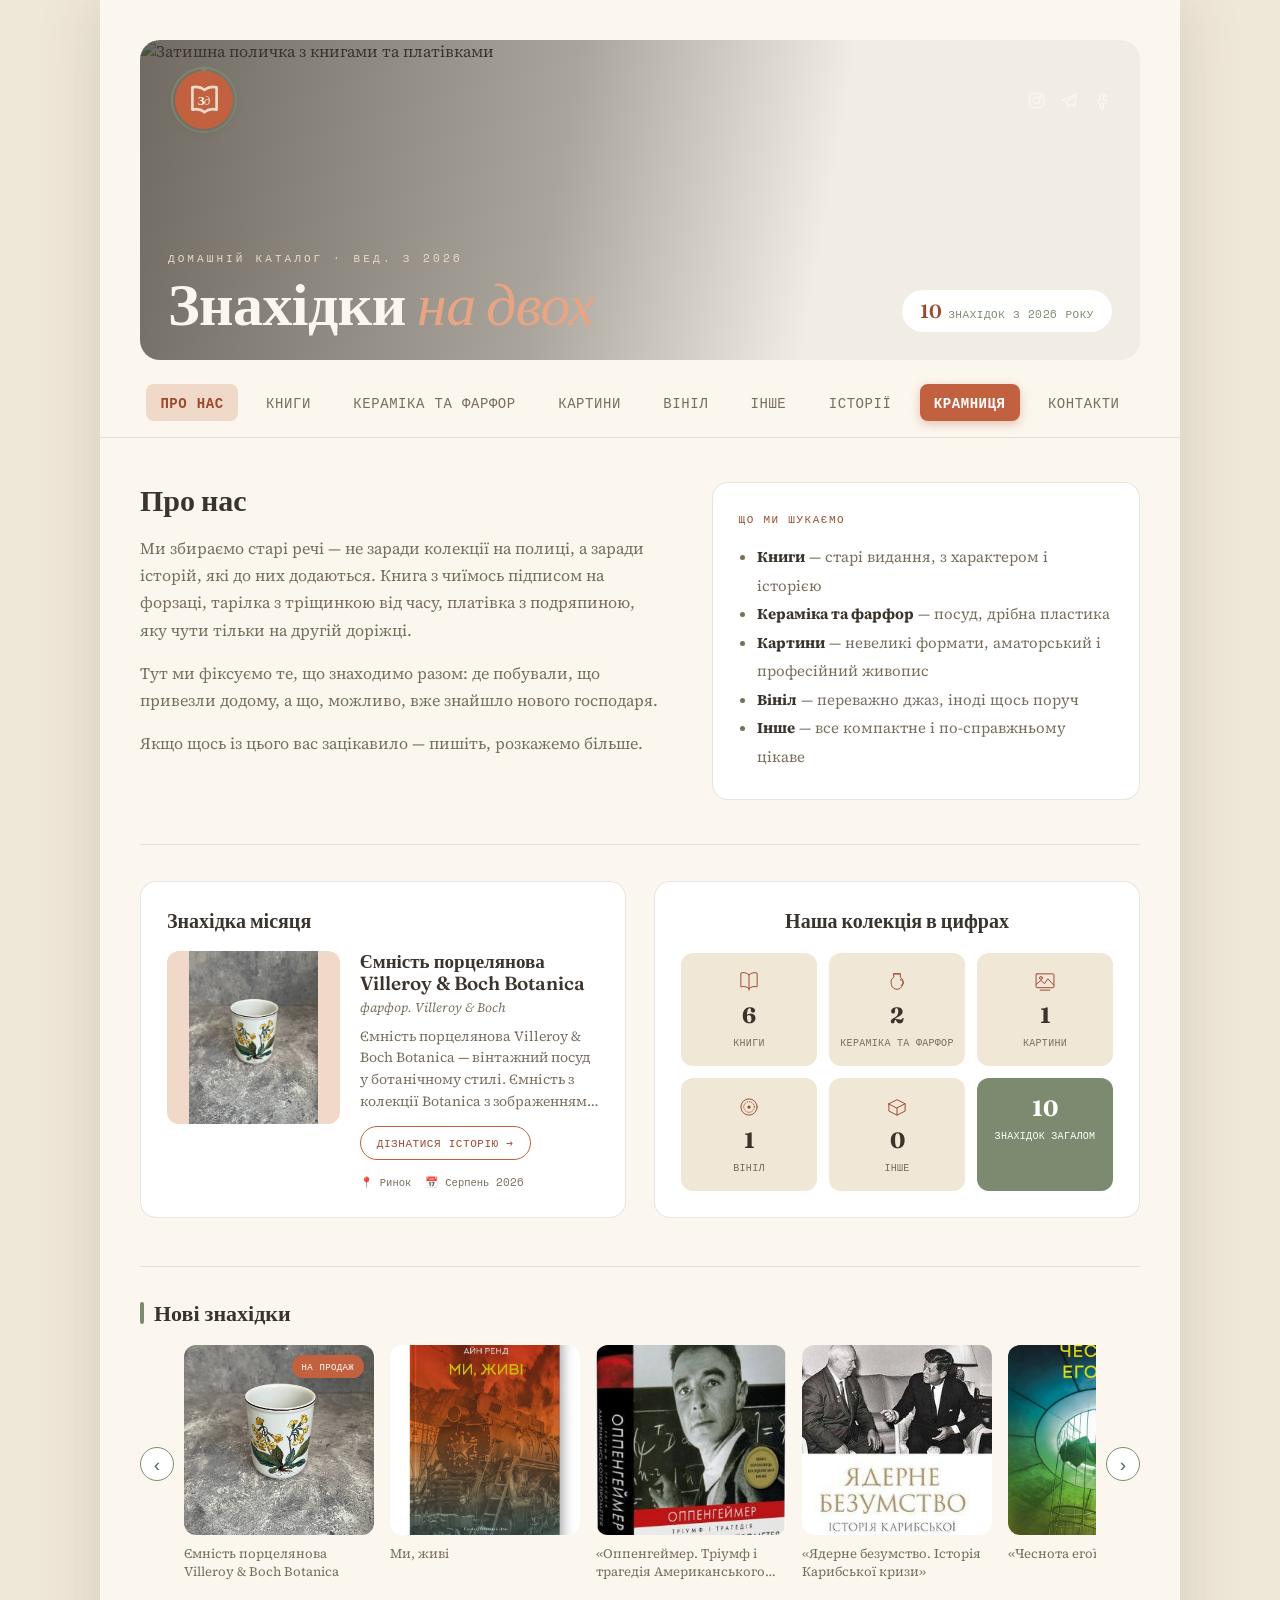
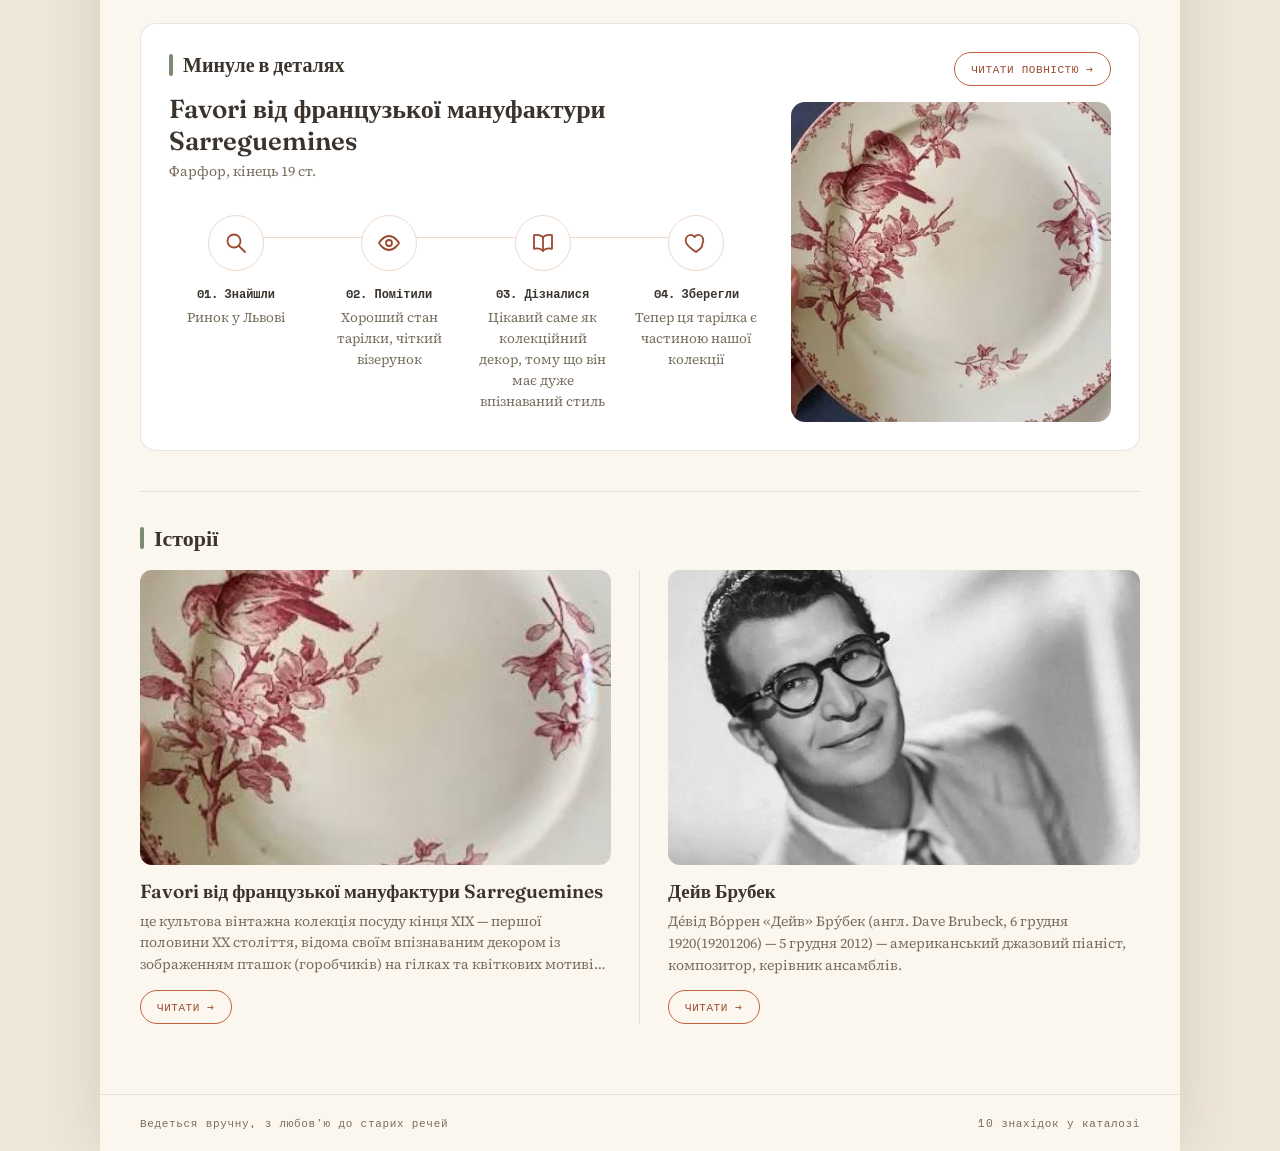
==== commit 216be54c: "Add files via upload" ====
--- a/index.html
+++ b/index.html
@@ -109,6 +109,7 @@
   { id:'other',    label:'Інше',                  index:'05' },
   { id:'articles', label:'Історії',               index:'06' },
   { id:'shop',     label:'Крамниця',              index:'07' },
+  { id:'contacts', label:'Контакти',              index:'08' },
 ];
 
 // Публічна сторінка завантажує опубліковані дані з data.json (без кешу браузера).
@@ -130,7 +131,8 @@
 const BOTTOM_NAV_ICONS = {
   about: `<svg viewBox="0 0 24 24" fill="none" stroke="currentColor" stroke-width="1.8" stroke-linecap="round" stroke-linejoin="round"><path d="M3 11l9-7 9 7"/><path d="M5 10v9a1 1 0 0 0 1 1h4v-6h4v6h4a1 1 0 0 0 1-1v-9"/></svg>`,
   articles: `<svg viewBox="0 0 24 24" fill="none" stroke="currentColor" stroke-width="1.8" stroke-linecap="round" stroke-linejoin="round"><path d="M4 19.5V5a2 2 0 0 1 2-2h11a1 1 0 0 1 1 1v13H6a2 2 0 0 0-2 2Zm0 0a2 2 0 0 0 2 2h12"/></svg>`,
-  shop: `<svg viewBox="0 0 24 24" fill="none" stroke="currentColor" stroke-width="1.8" stroke-linecap="round" stroke-linejoin="round"><path d="M3 9l1.5-5h15L21 9"/><path d="M3 9h18v10a1 1 0 0 1-1 1H4a1 1 0 0 1-1-1V9z"/><path d="M9 13a3 3 0 0 0 6 0"/></svg>`
+  shop: `<svg viewBox="0 0 24 24" fill="none" stroke="currentColor" stroke-width="1.8" stroke-linecap="round" stroke-linejoin="round"><path d="M3 9l1.5-5h15L21 9"/><path d="M3 9h18v10a1 1 0 0 1-1 1H4a1 1 0 0 1-1-1V9z"/><path d="M9 13a3 3 0 0 0 6 0"/></svg>`,
+  contacts: `<svg viewBox="0 0 24 24" fill="none" stroke="currentColor" stroke-width="1.8" stroke-linecap="round" stroke-linejoin="round"><rect x="3" y="5" width="18" height="14" rx="2"/><path d="M3 7l9 6 9-6"/></svg>`
 };
 
 const bottomNavEl = document.getElementById('bottomNav');
@@ -353,6 +355,61 @@
   `;
   pagesEl.appendChild(el);
   renderShopGrid();
+}
+
+function renderContactsPage(){
+  const el = document.createElement('section');
+  el.className = 'page';
+  el.id = 'page-contacts';
+
+  el.innerHTML = `
+    <div class="page-head">
+      <h2>Контакти</h2>
+    </div>
+    <p style="font-size:15px; color:var(--ink-soft); max-width:520px; margin:0 0 28px 0;">Якщо щось із наших знахідок вас зацікавило — питання, бронювання чи купівля — оберіть зручний спосіб зв'язку.</p>
+
+    <div class="contacts-grid reveal">
+      <a class="contact-card" href="https://t.me" target="_blank" rel="noopener">
+        <div class="contact-icon"><svg viewBox="0 0 24 24" fill="none" stroke="currentColor" stroke-width="1.8"><path d="M21 4L2.5 11.5l6 2 2 6.5 3-4 4.5 3.5L21 4z"/><path d="M8.5 13.5L19 6"/></svg></div>
+        <div>
+          <p class="contact-label">Telegram</p>
+          <p class="contact-value">@znahidky_na_dvoh</p>
+        </div>
+      </a>
+      <a class="contact-card" href="https://instagram.com" target="_blank" rel="noopener">
+        <div class="contact-icon"><svg viewBox="0 0 24 24" fill="none" stroke="currentColor" stroke-width="1.8"><rect x="3" y="3" width="18" height="18" rx="5"/><circle cx="12" cy="12" r="4"/><circle cx="17.2" cy="6.8" r="1"/></svg></div>
+        <div>
+          <p class="contact-label">Instagram</p>
+          <p class="contact-value">@znahidky.na.dvoh</p>
+        </div>
+      </a>
+      <a class="contact-card" href="https://facebook.com" target="_blank" rel="noopener">
+        <div class="contact-icon"><svg viewBox="0 0 24 24" fill="none" stroke="currentColor" stroke-width="1.8"><path d="M15 4h-2a4 4 0 0 0-4 4v3H6v4h3v7h4v-7h3l1-4h-4V8a1 1 0 0 1 1-1h3z"/></svg></div>
+        <div>
+          <p class="contact-label">Facebook</p>
+          <p class="contact-value">Знахідки на двох</p>
+        </div>
+      </a>
+      <a class="contact-card" href="mailto:znahidky@example.com">
+        <div class="contact-icon"><svg viewBox="0 0 24 24" fill="none" stroke="currentColor" stroke-width="1.8"><rect x="3" y="5" width="18" height="14" rx="2"/><path d="M3 7l9 6 9-6"/></svg></div>
+        <div>
+          <p class="contact-label">Пошта</p>
+          <p class="contact-value">znahidky@example.com</p>
+        </div>
+      </a>
+    </div>
+
+    <div class="signature-block reveal" style="margin-top:32px;">
+      <span class="stamp">Як відбувається купівля</span>
+      <ul>
+        <li>Пишете в будь-який зручний месенджер — домовляємось про ціну й деталі</li>
+        <li>Оплата переказом на карту</li>
+        <li>Забрати особисто у Львові або відправимо Новою поштою</li>
+      </ul>
+    </div>
+  `;
+  pagesEl.appendChild(el);
+  observeReveals(el);
 }
 
 const TIMELINE_STEPS = [
@@ -806,6 +863,7 @@
     if (cat.id === 'about') renderAboutPage();
     else if (cat.id === 'articles') renderArticlesPage();
     else if (cat.id === 'shop') renderShopPage();
+    else if (cat.id === 'contacts') renderContactsPage();
     else renderCategoryPage(cat);
   });
 
--- a/style.css
+++ b/style.css
@@ -1094,6 +1094,57 @@
   .page-toolbar .count{ margin-left:0; width:100%; }
 }
 
+.contacts-grid{
+  display:grid;
+  grid-template-columns:repeat(2, 1fr);
+  gap:16px;
+  max-width:640px;
+}
+@media (max-width:600px){ .contacts-grid{ grid-template-columns:1fr; } }
+.contact-card{
+  display:flex;
+  align-items:center;
+  gap:14px;
+  background:var(--paper-card);
+  border:1px solid var(--line);
+  border-radius:14px;
+  padding:18px;
+  text-decoration:none;
+  color:var(--ink);
+  transition:all .18s ease;
+}
+.contact-card:hover{
+  border-color:var(--accent);
+  transform:translateY(-2px);
+  box-shadow:0 8px 18px rgba(58,52,44,0.1);
+}
+.contact-icon{
+  width:42px;
+  height:42px;
+  border-radius:50%;
+  background:var(--accent-soft);
+  color:var(--accent-deep);
+  display:flex;
+  align-items:center;
+  justify-content:center;
+  flex-shrink:0;
+}
+.contact-icon svg{ width:19px; height:19px; }
+.contact-label{
+  font-family:'Space Mono', monospace;
+  font-size:10px;
+  letter-spacing:0.04em;
+  text-transform:uppercase;
+  color:var(--sage-deep);
+  margin:0 0 3px 0;
+}
+.contact-value{
+  font-family:'Fraunces', serif;
+  font-size:15px;
+  font-weight:600;
+  margin:0;
+}
+
 .page-head{
   display:flex;
   justify-content:space-between;
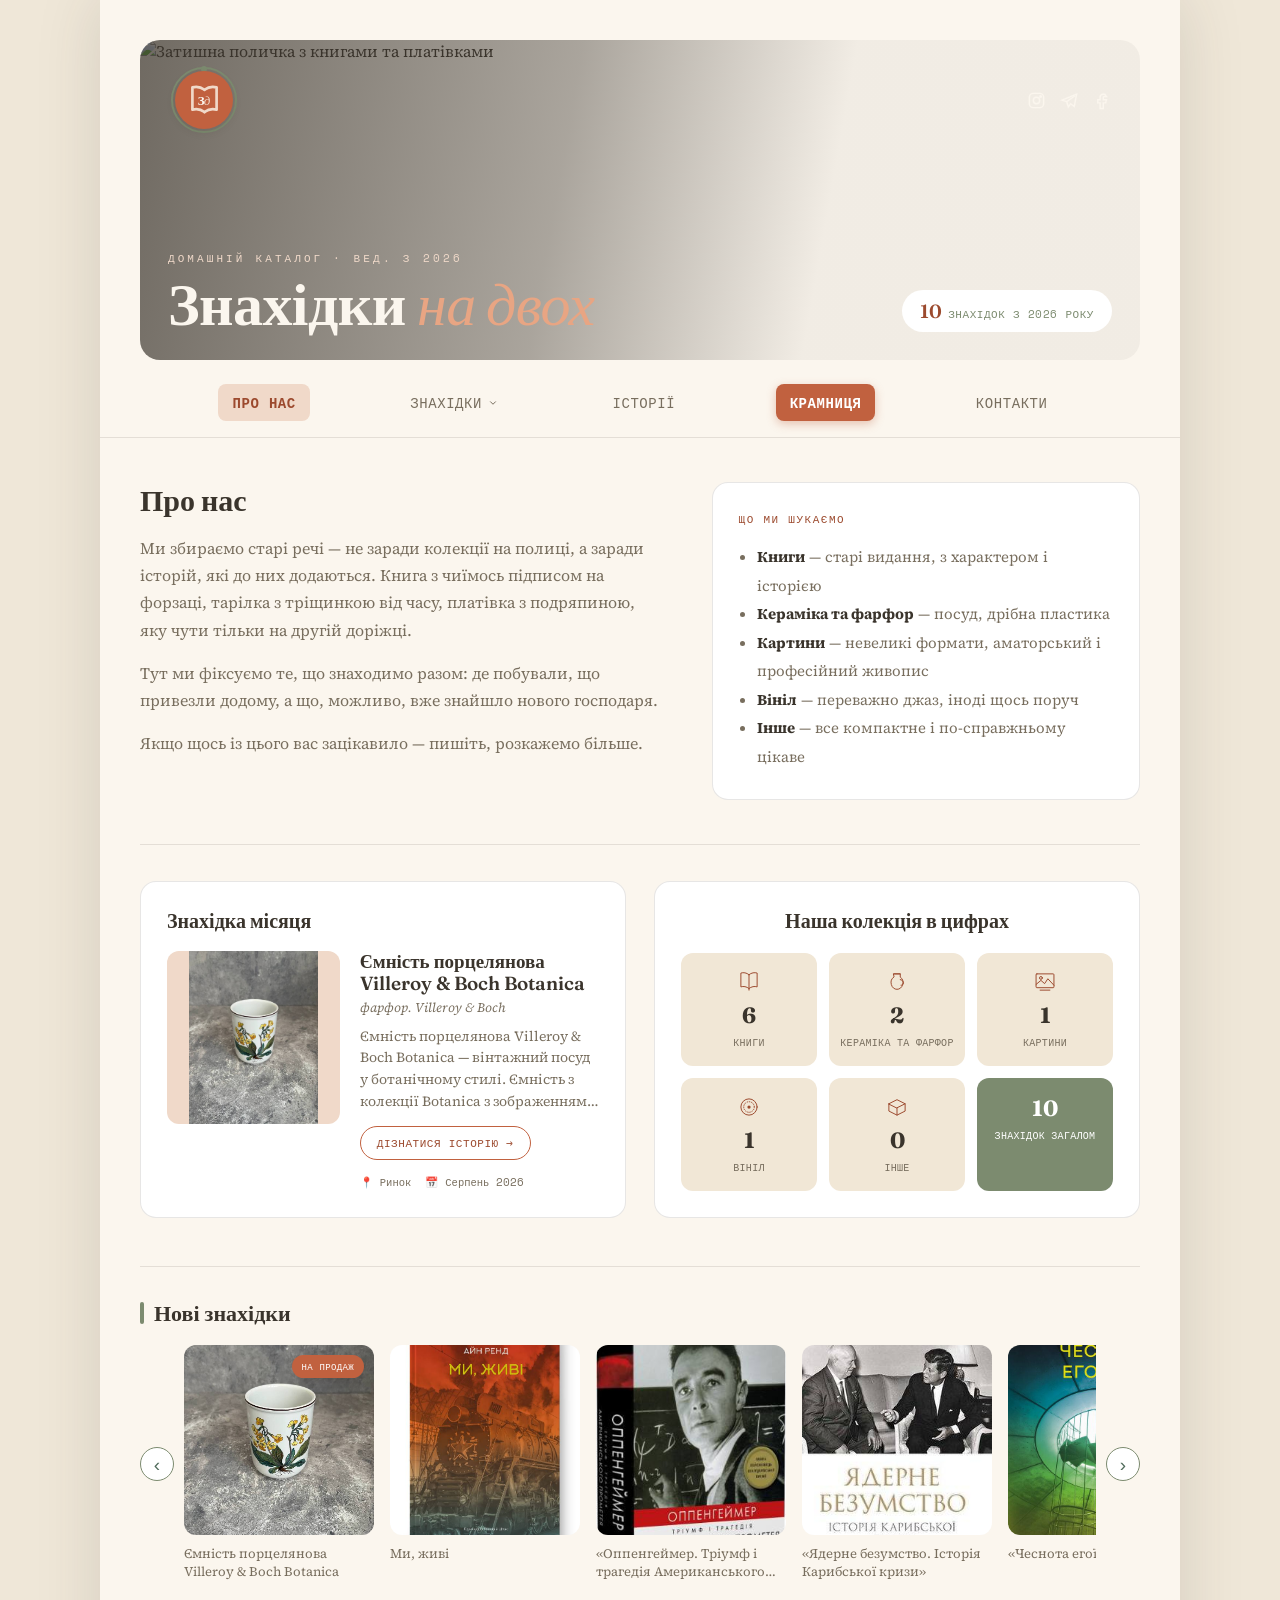
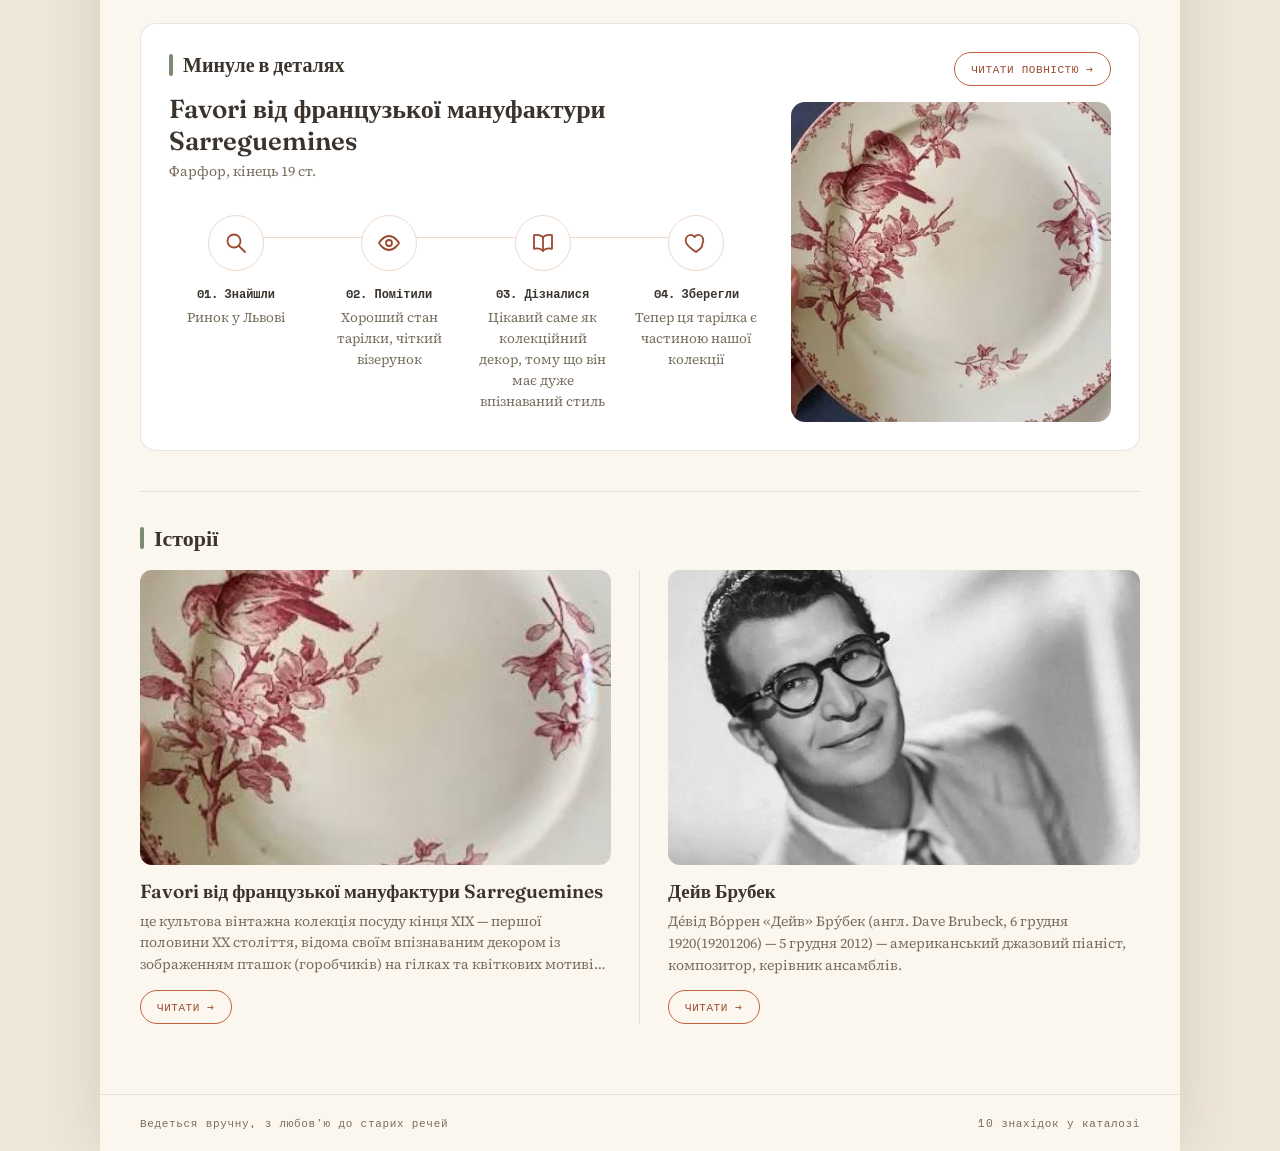
==== commit c4320f94: "Add files via upload" ====
--- a/index.html
+++ b/index.html
@@ -113,19 +113,78 @@
 ];
 
 // Публічна сторінка завантажує опубліковані дані з data.json (без кешу браузера).
-let items = { books:[], ceramics:[], paintings:[], vinyl:[], other:[], articles:[], featured:null, featuredStory:null };
+let items = { books:[], ceramics:[], paintings:[], vinyl:[], other:[], articles:[], featured:null, featuredStory:null, contacts:null };
+const DEFAULT_CONTACTS = {
+  telegram: 'https://t.me',
+  instagram: 'https://instagram.com',
+  facebook: 'https://facebook.com',
+  email: 'znahidky@example.com',
+  buying: 'Пишете в будь-який зручний месенджер — домовляємось про ціну й деталі\nОплата переказом на карту\nЗабрати особисто у Львові або відправимо Новою поштою'
+};
 
 const tabsEl = document.getElementById('tabs');
 const pagesEl = document.getElementById('pages');
 let detailReturnTo = 'about';
 
-categories.forEach(cat => {
-  const btn = document.createElement('button');
-  btn.dataset.target = cat.id;
-  btn.textContent = cat.label;
-  if (cat.id === 'shop') btn.classList.add('tab-shop');
-  btn.addEventListener('click', () => showPage(cat.id));
-  tabsEl.appendChild(btn);
+const FINDS_GROUP_IDS = ['books','ceramics','paintings','vinyl','other'];
+const TOP_TAB_SEQUENCE = ['about', 'finds-group', 'articles', 'shop', 'contacts'];
+
+function buildTopTabs(){
+  TOP_TAB_SEQUENCE.forEach(id => {
+    if (id === 'finds-group'){
+      const wrap = document.createElement('div');
+      wrap.className = 'finds-tab-wrap';
+
+      const trigger = document.createElement('button');
+      trigger.type = 'button';
+      trigger.className = 'tab-finds';
+      trigger.id = 'findsTabTrigger';
+      trigger.innerHTML = `Знахідки <svg class="finds-chevron" viewBox="0 0 24 24" fill="none" stroke="currentColor" stroke-width="2.4" stroke-linecap="round" stroke-linejoin="round"><path d="M6 9l6 6 6-6"/></svg>`;
+      trigger.addEventListener('click', (e) => { e.stopPropagation(); toggleFindsDropdown(); });
+      wrap.appendChild(trigger);
+
+      const dropdown = document.createElement('div');
+      dropdown.className = 'finds-dropdown';
+      dropdown.id = 'findsDropdown';
+      FINDS_GROUP_IDS.forEach(catId => {
+        const cat = categories.find(c => c.id === catId);
+        const card = document.createElement('button');
+        card.type = 'button';
+        card.className = 'finds-dropdown-card';
+        card.dataset.target = catId;
+        card.innerHTML = `<span class="finds-dropdown-icon">${icons[catId] || icons.other}</span><span class="finds-dropdown-label">${cat.label}</span>`;
+        card.addEventListener('click', () => { showPage(catId); closeFindsDropdown(); });
+        dropdown.appendChild(card);
+      });
+      wrap.appendChild(dropdown);
+      tabsEl.appendChild(wrap);
+    } else {
+      const cat = categories.find(c => c.id === id);
+      const btn = document.createElement('button');
+      btn.dataset.target = cat.id;
+      btn.textContent = cat.label;
+      if (cat.id === 'shop') btn.classList.add('tab-shop');
+      btn.addEventListener('click', () => showPage(cat.id));
+      tabsEl.appendChild(btn);
+    }
+  });
+}
+buildTopTabs();
+
+function toggleFindsDropdown(){
+  document.querySelector('.finds-tab-wrap').classList.toggle('open');
+}
+function closeFindsDropdown(){
+  const wrap = document.querySelector('.finds-tab-wrap');
+  if (wrap) wrap.classList.remove('open');
+}
+document.addEventListener('click', (e) => {
+  if (!e.target.closest('.finds-tab-wrap')){
+    closeFindsDropdown();
+  }
+});
+document.addEventListener('keydown', (e) => {
+  if (e.key === 'Escape') closeFindsDropdown();
 });
 
 const BOTTOM_NAV_ICONS = {
@@ -362,6 +421,10 @@
   el.className = 'page';
   el.id = 'page-contacts';
 
+  const c = items.contacts || DEFAULT_CONTACTS;
+  const shortUrl = (url) => (url || '').replace(/^https?:\/\//, '').replace(/\/$/, '');
+  const buyingItems = (c.buying || '').split('\n').map(s => s.trim()).filter(Boolean);
+
   el.innerHTML = `
     <div class="page-head">
       <h2>Контакти</h2>
@@ -369,44 +432,47 @@
     <p style="font-size:15px; color:var(--ink-soft); max-width:520px; margin:0 0 28px 0;">Якщо щось із наших знахідок вас зацікавило — питання, бронювання чи купівля — оберіть зручний спосіб зв'язку.</p>
 
     <div class="contacts-grid reveal">
-      <a class="contact-card" href="https://t.me" target="_blank" rel="noopener">
+      ${c.telegram ? `
+      <a class="contact-card" href="${c.telegram}" target="_blank" rel="noopener">
         <div class="contact-icon"><svg viewBox="0 0 24 24" fill="none" stroke="currentColor" stroke-width="1.8"><path d="M21 4L2.5 11.5l6 2 2 6.5 3-4 4.5 3.5L21 4z"/><path d="M8.5 13.5L19 6"/></svg></div>
         <div>
           <p class="contact-label">Telegram</p>
-          <p class="contact-value">@znahidky_na_dvoh</p>
+          <p class="contact-value">${escapeHtml(shortUrl(c.telegram))}</p>
         </div>
-      </a>
-      <a class="contact-card" href="https://instagram.com" target="_blank" rel="noopener">
+      </a>` : ''}
+      ${c.instagram ? `
+      <a class="contact-card" href="${c.instagram}" target="_blank" rel="noopener">
         <div class="contact-icon"><svg viewBox="0 0 24 24" fill="none" stroke="currentColor" stroke-width="1.8"><rect x="3" y="3" width="18" height="18" rx="5"/><circle cx="12" cy="12" r="4"/><circle cx="17.2" cy="6.8" r="1"/></svg></div>
         <div>
           <p class="contact-label">Instagram</p>
-          <p class="contact-value">@znahidky.na.dvoh</p>
+          <p class="contact-value">${escapeHtml(shortUrl(c.instagram))}</p>
         </div>
-      </a>
-      <a class="contact-card" href="https://facebook.com" target="_blank" rel="noopener">
+      </a>` : ''}
+      ${c.facebook ? `
+      <a class="contact-card" href="${c.facebook}" target="_blank" rel="noopener">
         <div class="contact-icon"><svg viewBox="0 0 24 24" fill="none" stroke="currentColor" stroke-width="1.8"><path d="M15 4h-2a4 4 0 0 0-4 4v3H6v4h3v7h4v-7h3l1-4h-4V8a1 1 0 0 1 1-1h3z"/></svg></div>
         <div>
           <p class="contact-label">Facebook</p>
-          <p class="contact-value">Знахідки на двох</p>
+          <p class="contact-value">${escapeHtml(shortUrl(c.facebook))}</p>
         </div>
-      </a>
-      <a class="contact-card" href="mailto:znahidky@example.com">
+      </a>` : ''}
+      ${c.email ? `
+      <a class="contact-card" href="mailto:${c.email}">
         <div class="contact-icon"><svg viewBox="0 0 24 24" fill="none" stroke="currentColor" stroke-width="1.8"><rect x="3" y="5" width="18" height="14" rx="2"/><path d="M3 7l9 6 9-6"/></svg></div>
         <div>
           <p class="contact-label">Пошта</p>
-          <p class="contact-value">znahidky@example.com</p>
+          <p class="contact-value">${escapeHtml(c.email)}</p>
         </div>
-      </a>
-    </div>
-
+      </a>` : ''}
+    </div>
+
+    ${buyingItems.length ? `
     <div class="signature-block reveal" style="margin-top:32px;">
       <span class="stamp">Як відбувається купівля</span>
       <ul>
-        <li>Пишете в будь-який зручний месенджер — домовляємось про ціну й деталі</li>
-        <li>Оплата переказом на карту</li>
-        <li>Забрати особисто у Львові або відправимо Новою поштою</li>
+        ${buyingItems.map(line => `<li>${escapeHtml(line)}</li>`).join('')}
       </ul>
-    </div>
+    </div>` : ''}
   `;
   pagesEl.appendChild(el);
   observeReveals(el);
@@ -843,6 +909,8 @@
   document.querySelectorAll('nav.tabs button').forEach(b => b.classList.remove('active'));
   document.getElementById('page-' + id).classList.add('active');
   document.querySelector(`nav.tabs button[data-target="${id}"]`).classList.add('active');
+  const findsTrigger = document.getElementById('findsTabTrigger');
+  if (findsTrigger) findsTrigger.classList.toggle('active', FINDS_GROUP_IDS.includes(id));
   document.querySelectorAll('.bottom-nav button').forEach(b => b.classList.toggle('active', b.dataset.target === id));
   renderPageBanner(id);
 }
--- a/style.css
+++ b/style.css
@@ -325,6 +325,7 @@
   gap:8px;
   margin-top:4px;
   padding-bottom:16px;
+  position:relative;
 }
 nav.tabs button{
   font-family:'Space Mono', monospace;
@@ -368,6 +369,98 @@
   margin-right:6px;
 }
 nav.tabs button.active .tag-index{ opacity:0.85; }
+
+.finds-tab-wrap{
+  position:relative;
+  display:inline-flex;
+}
+.tab-finds{
+  display:inline-flex;
+  align-items:center;
+  gap:6px;
+}
+.finds-chevron{
+  width:10px;
+  height:10px;
+  transition:transform .2s ease;
+}
+.finds-tab-wrap.open .finds-chevron{ transform:rotate(180deg); }
+.finds-tab-wrap.open .tab-finds{
+  color:var(--accent-deep);
+  background:var(--accent-soft);
+}
+
+.finds-dropdown{
+  position:absolute;
+  top:calc(100% + 12px);
+  left:50%;
+  transform:translateX(-50%) translateY(-8px);
+  opacity:0;
+  visibility:hidden;
+  pointer-events:none;
+  transition:opacity .22s ease, transform .22s ease, visibility .22s;
+  background:var(--paper-card);
+  border:1px solid var(--line);
+  border-radius:16px;
+  box-shadow:0 18px 40px rgba(58,52,44,0.18);
+  padding:14px;
+  z-index:60;
+  display:grid;
+  grid-template-columns:repeat(5, 1fr);
+  gap:8px;
+  min-width:520px;
+}
+.finds-tab-wrap.open .finds-dropdown{
+  opacity:1;
+  visibility:visible;
+  transform:translateX(-50%) translateY(0);
+  pointer-events:auto;
+}
+.finds-dropdown-card{
+  display:flex;
+  flex-direction:column;
+  align-items:center;
+  gap:8px;
+  padding:14px 8px;
+  border-radius:12px;
+  background:transparent;
+  border:none;
+  cursor:pointer;
+  transition:background .15s ease, transform .15s ease;
+}
+.finds-dropdown-card:hover{
+  background:var(--paper-dim);
+  transform:translateY(-2px);
+}
+.finds-dropdown-card.active{
+  background:var(--accent-soft);
+}
+.finds-dropdown-icon{
+  width:26px;
+  height:26px;
+  display:flex;
+}
+.finds-dropdown-icon svg{ width:100%; height:100%; }
+.finds-dropdown-label{
+  font-family:'Space Mono', monospace;
+  font-size:10px;
+  letter-spacing:0.02em;
+  text-transform:uppercase;
+  color:var(--ink-soft);
+  text-align:center;
+  line-height:1.25;
+}
+.finds-dropdown-card.active .finds-dropdown-label{ color:var(--accent-deep); font-weight:700; }
+@media (max-width:640px){
+  .finds-dropdown{
+    grid-template-columns:repeat(3, 1fr);
+    min-width:280px;
+    left:auto;
+    right:-20px;
+    transform:translateY(-8px);
+  }
+  .finds-tab-wrap.open .finds-dropdown{ transform:translateY(0); }
+}
 
 main{
   padding:44px 40px 70px 40px;
